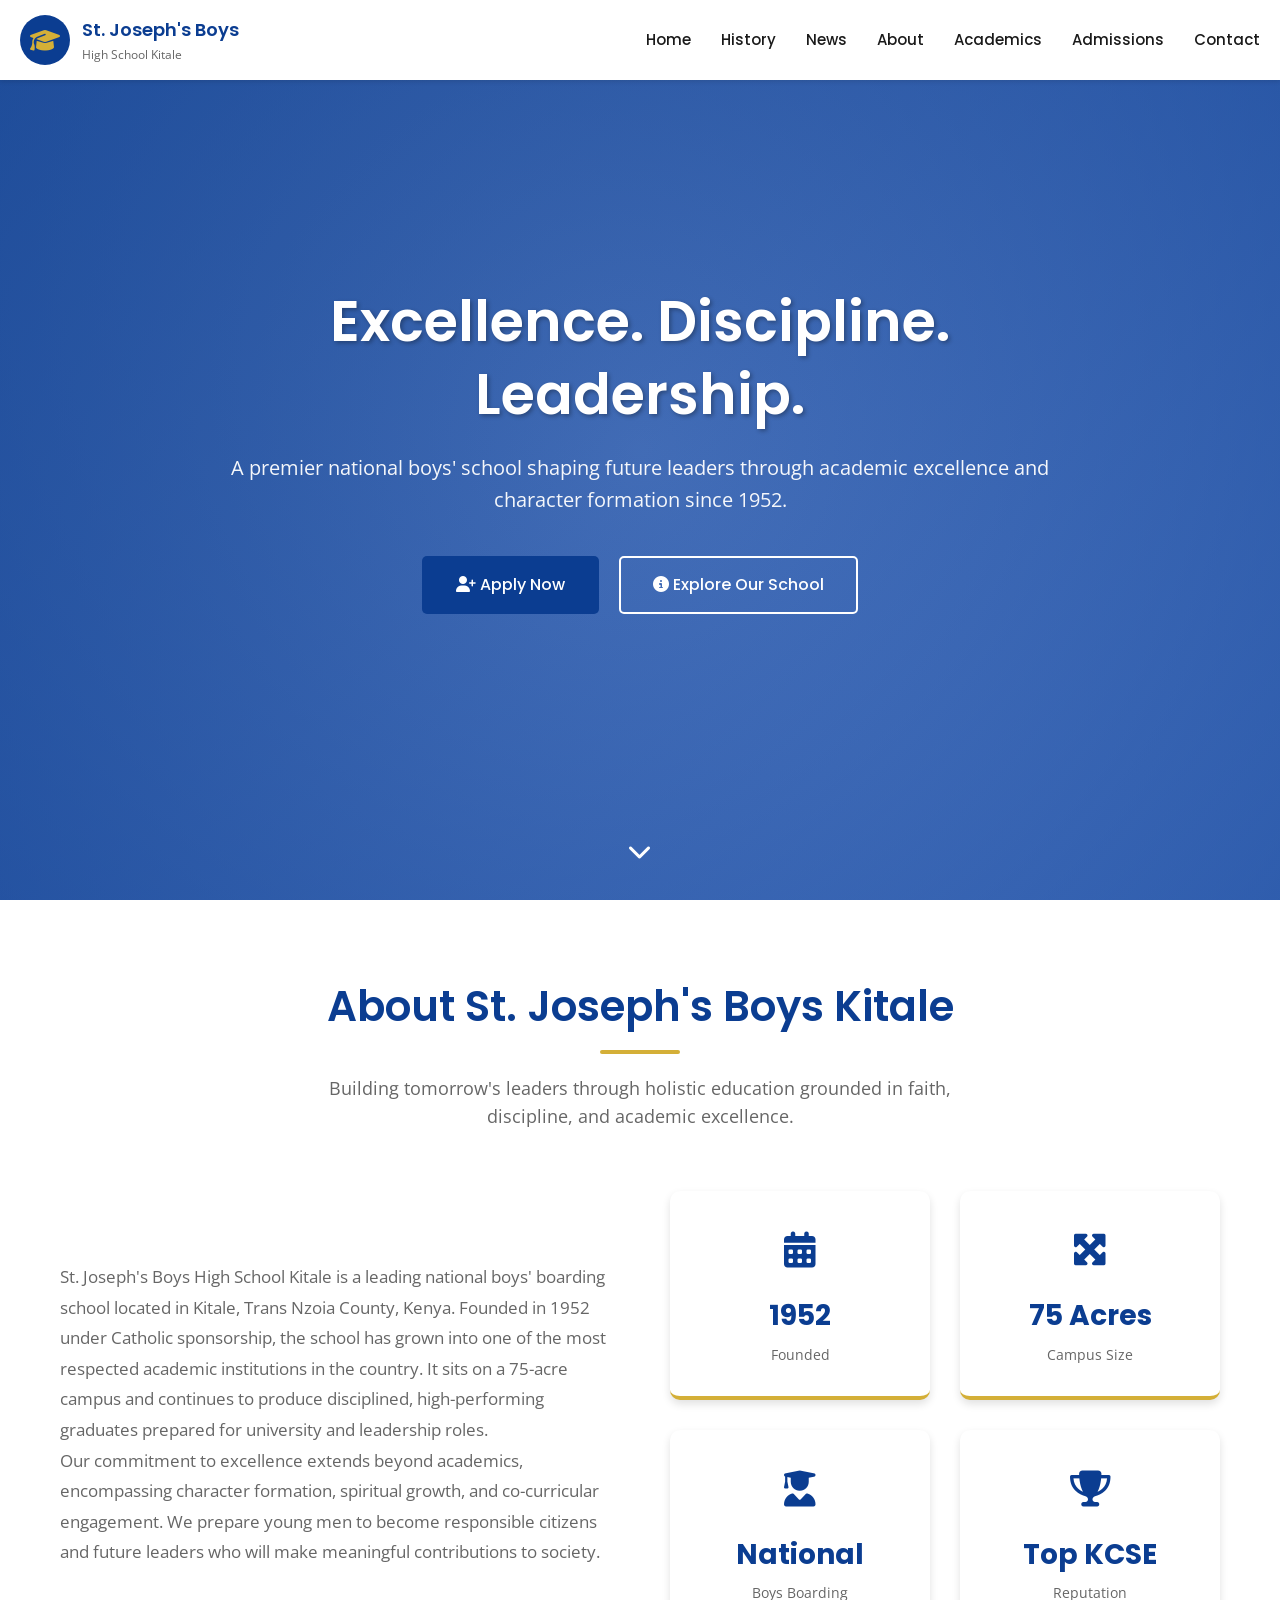
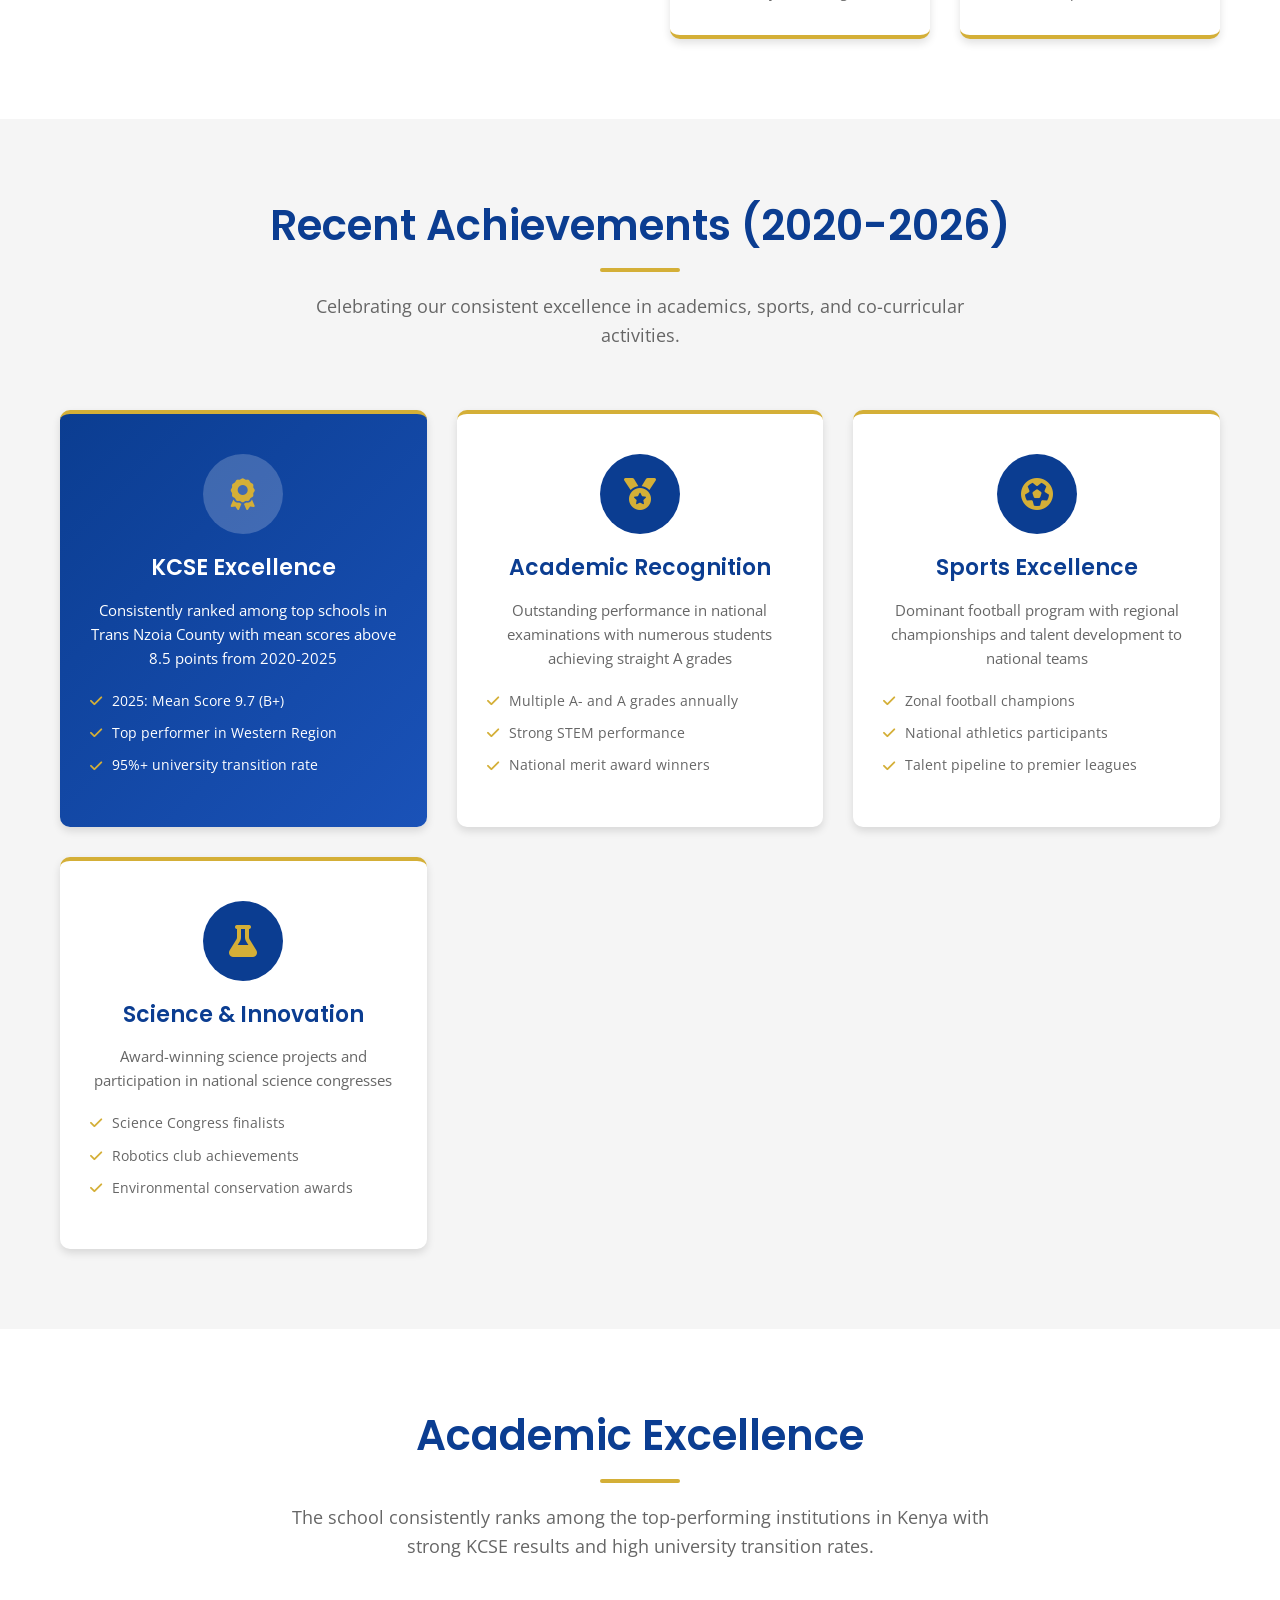
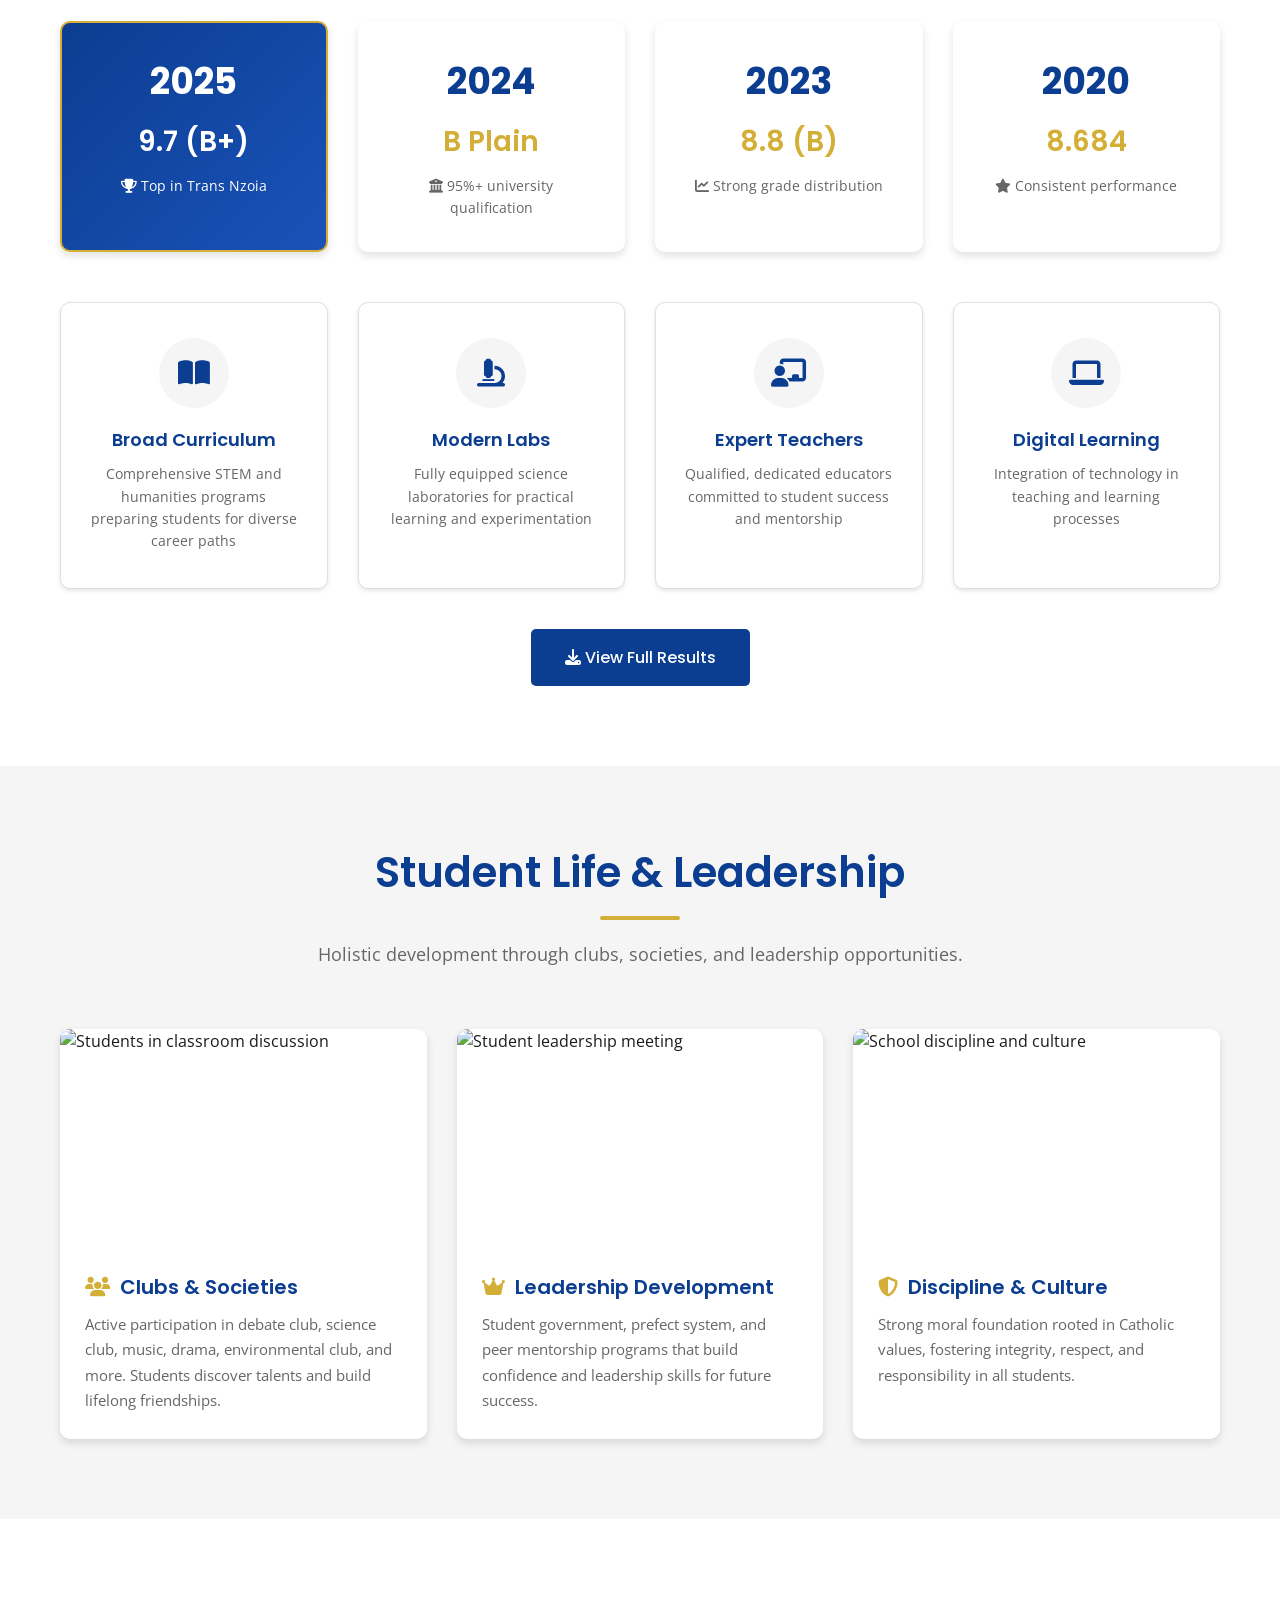
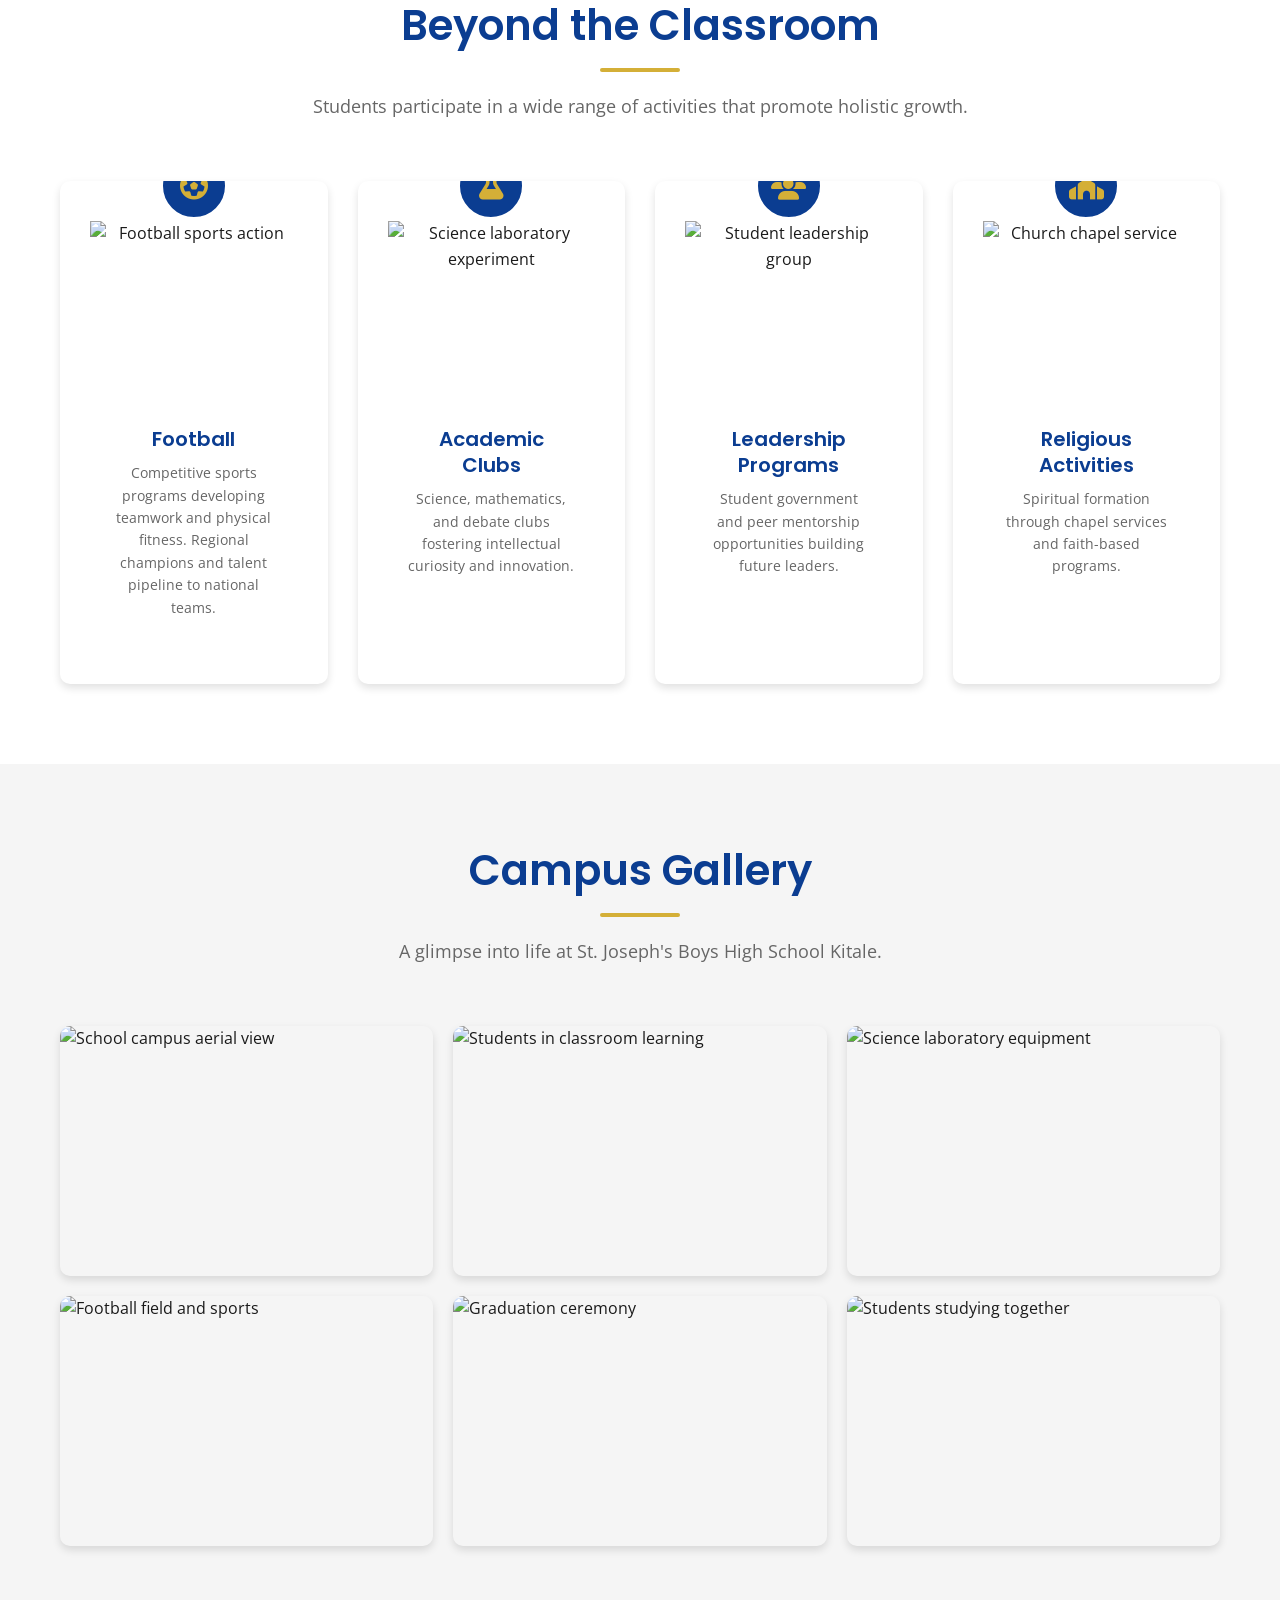
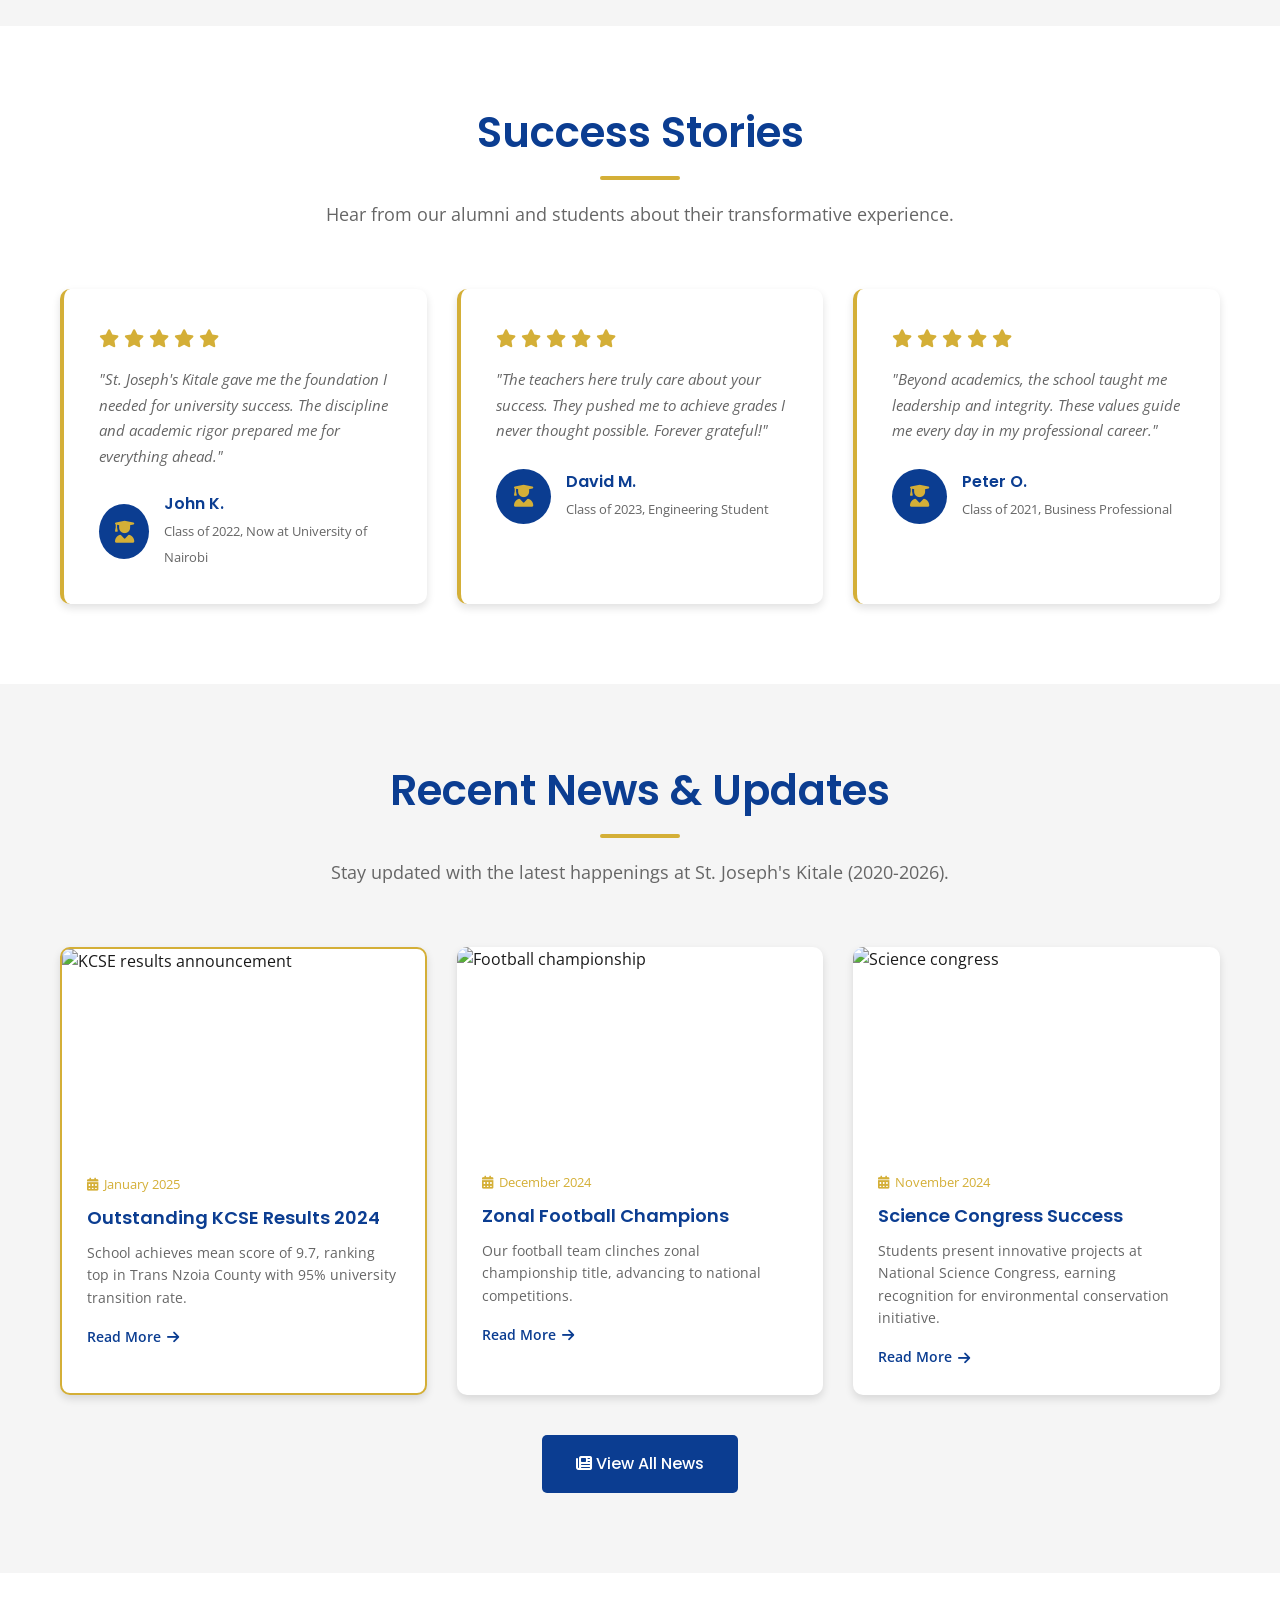
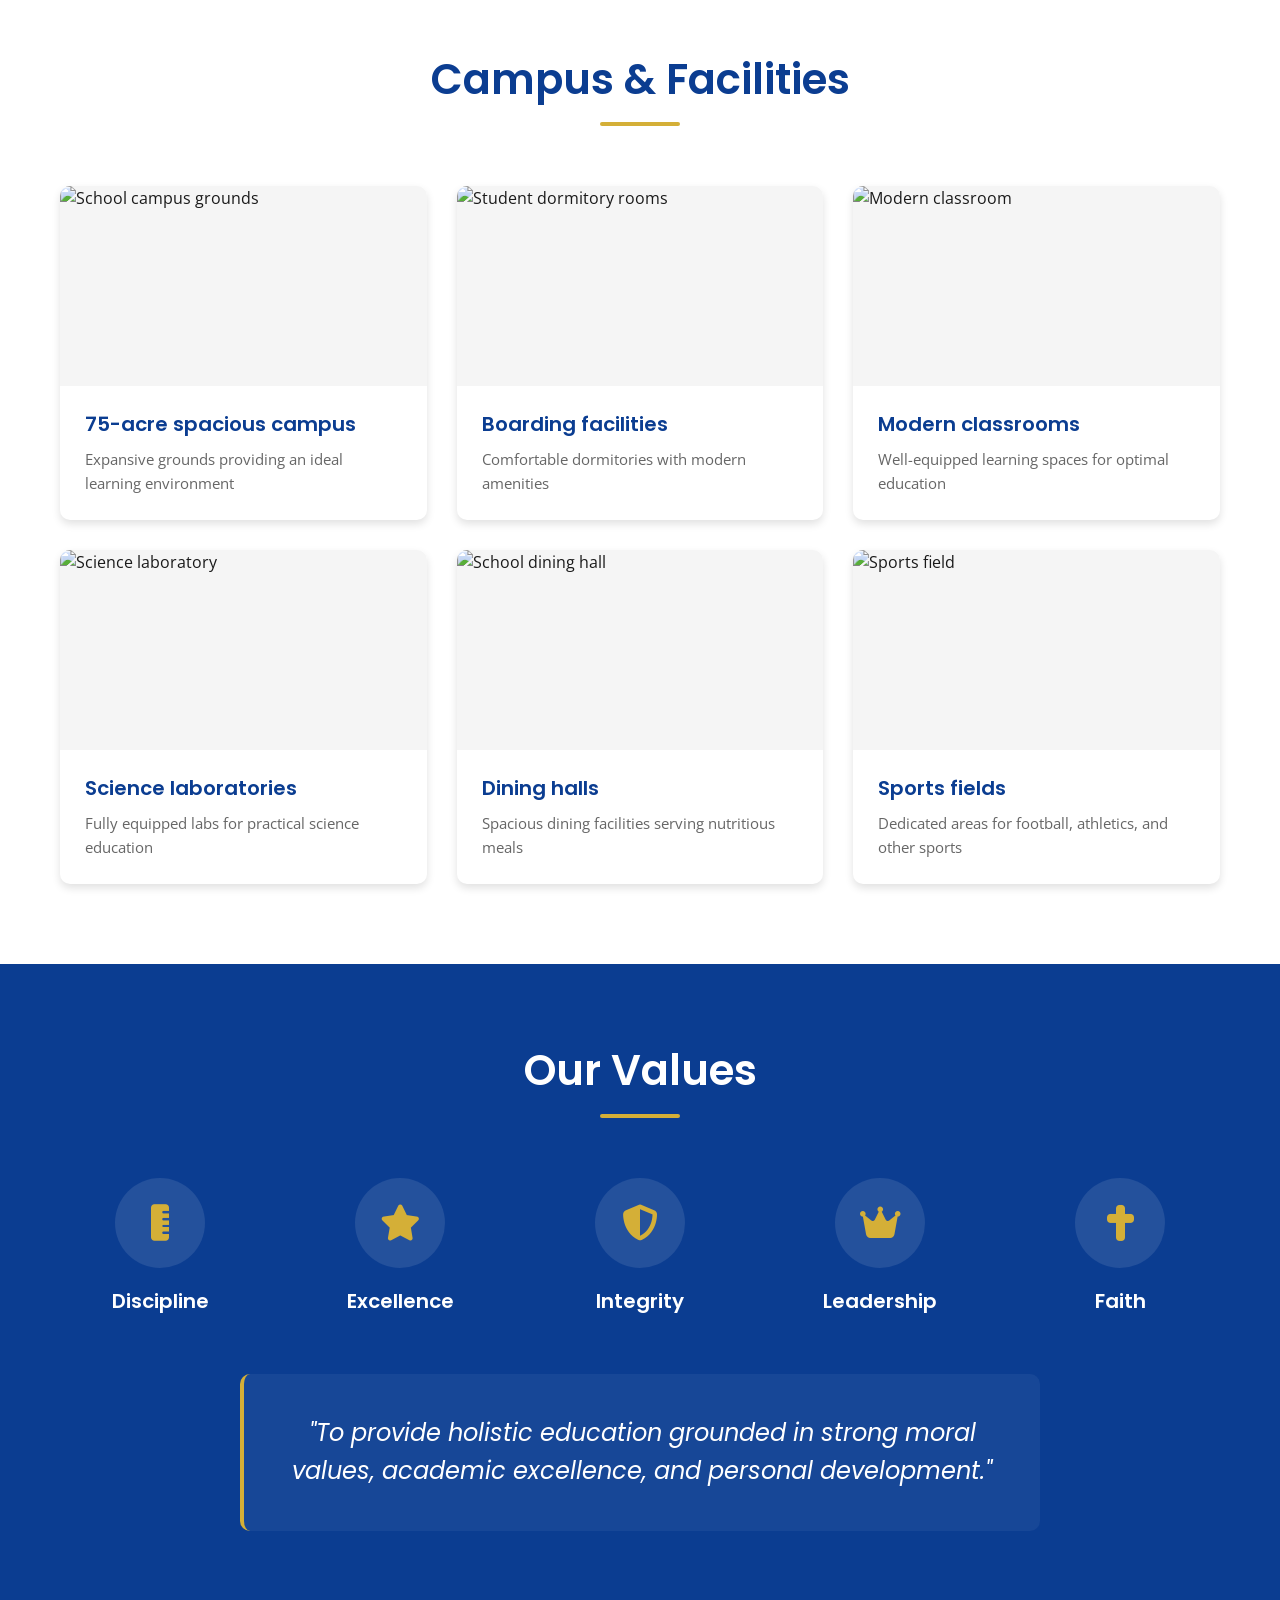
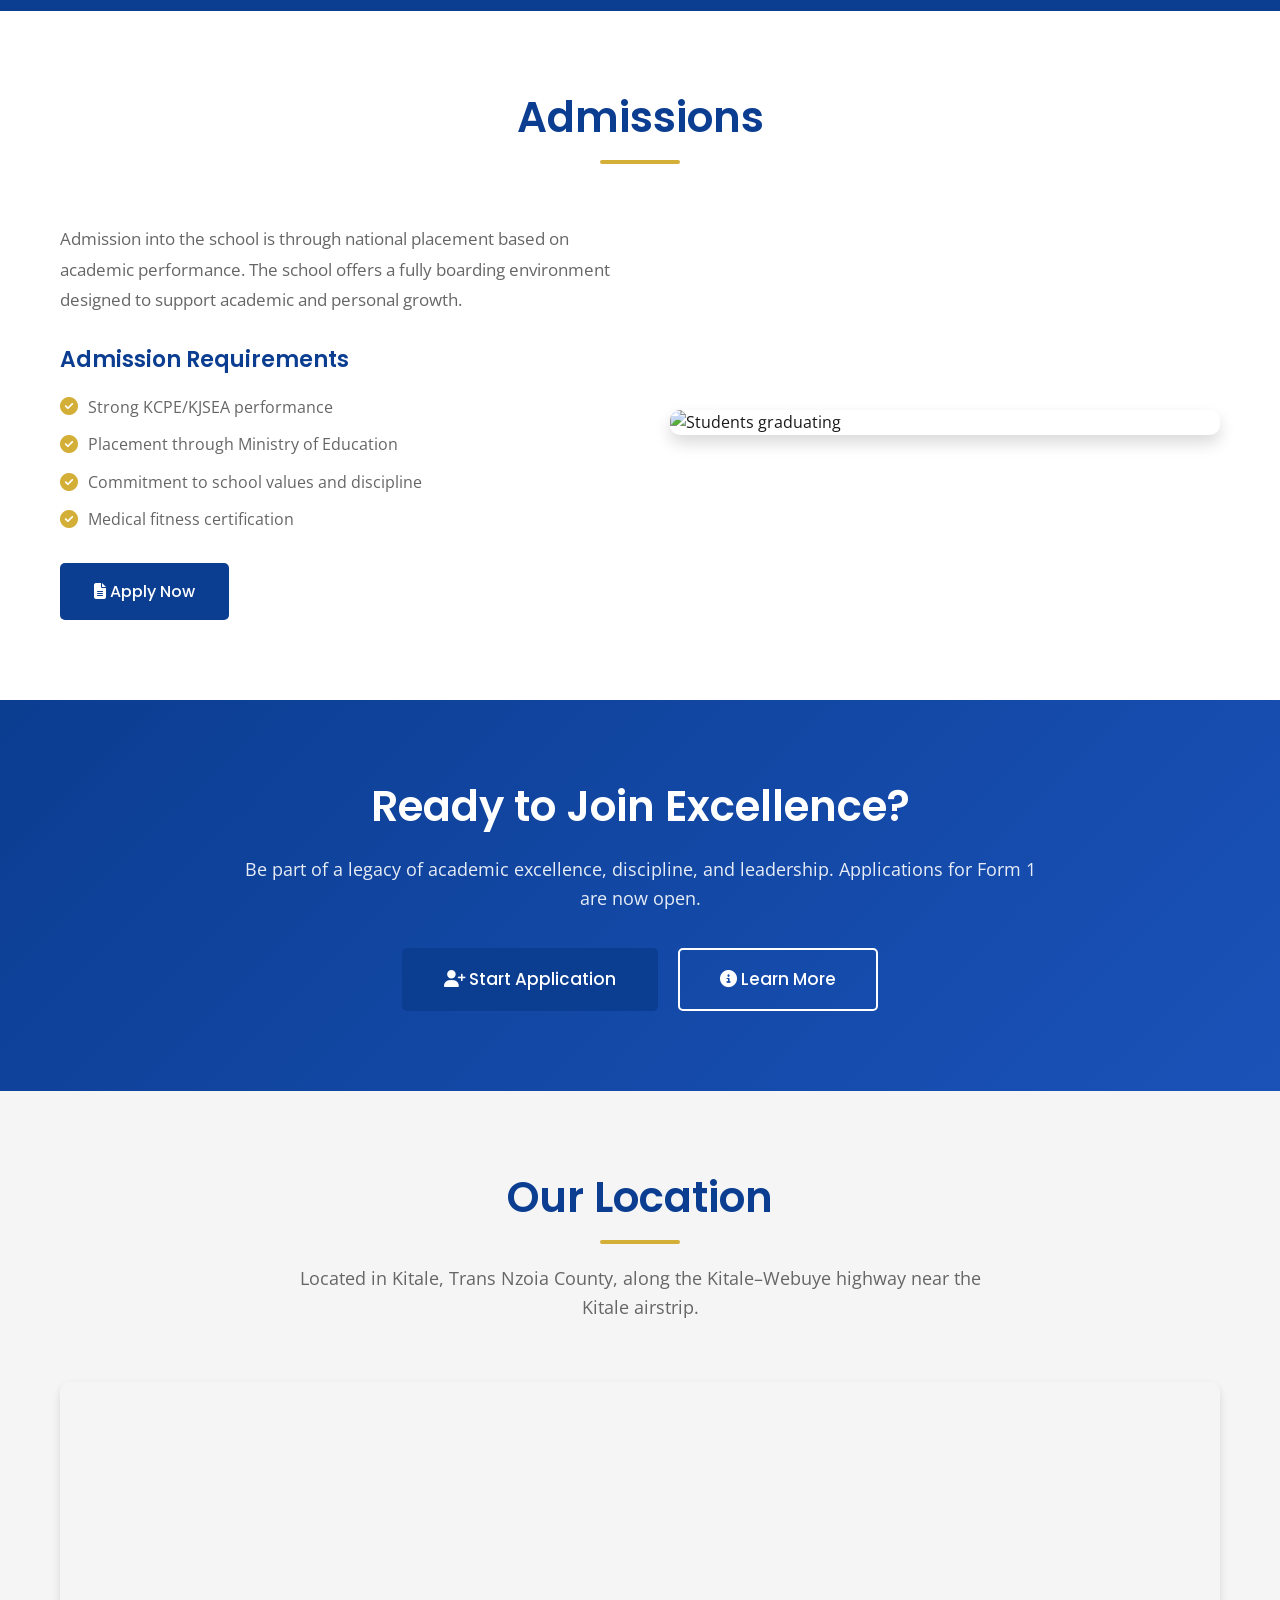
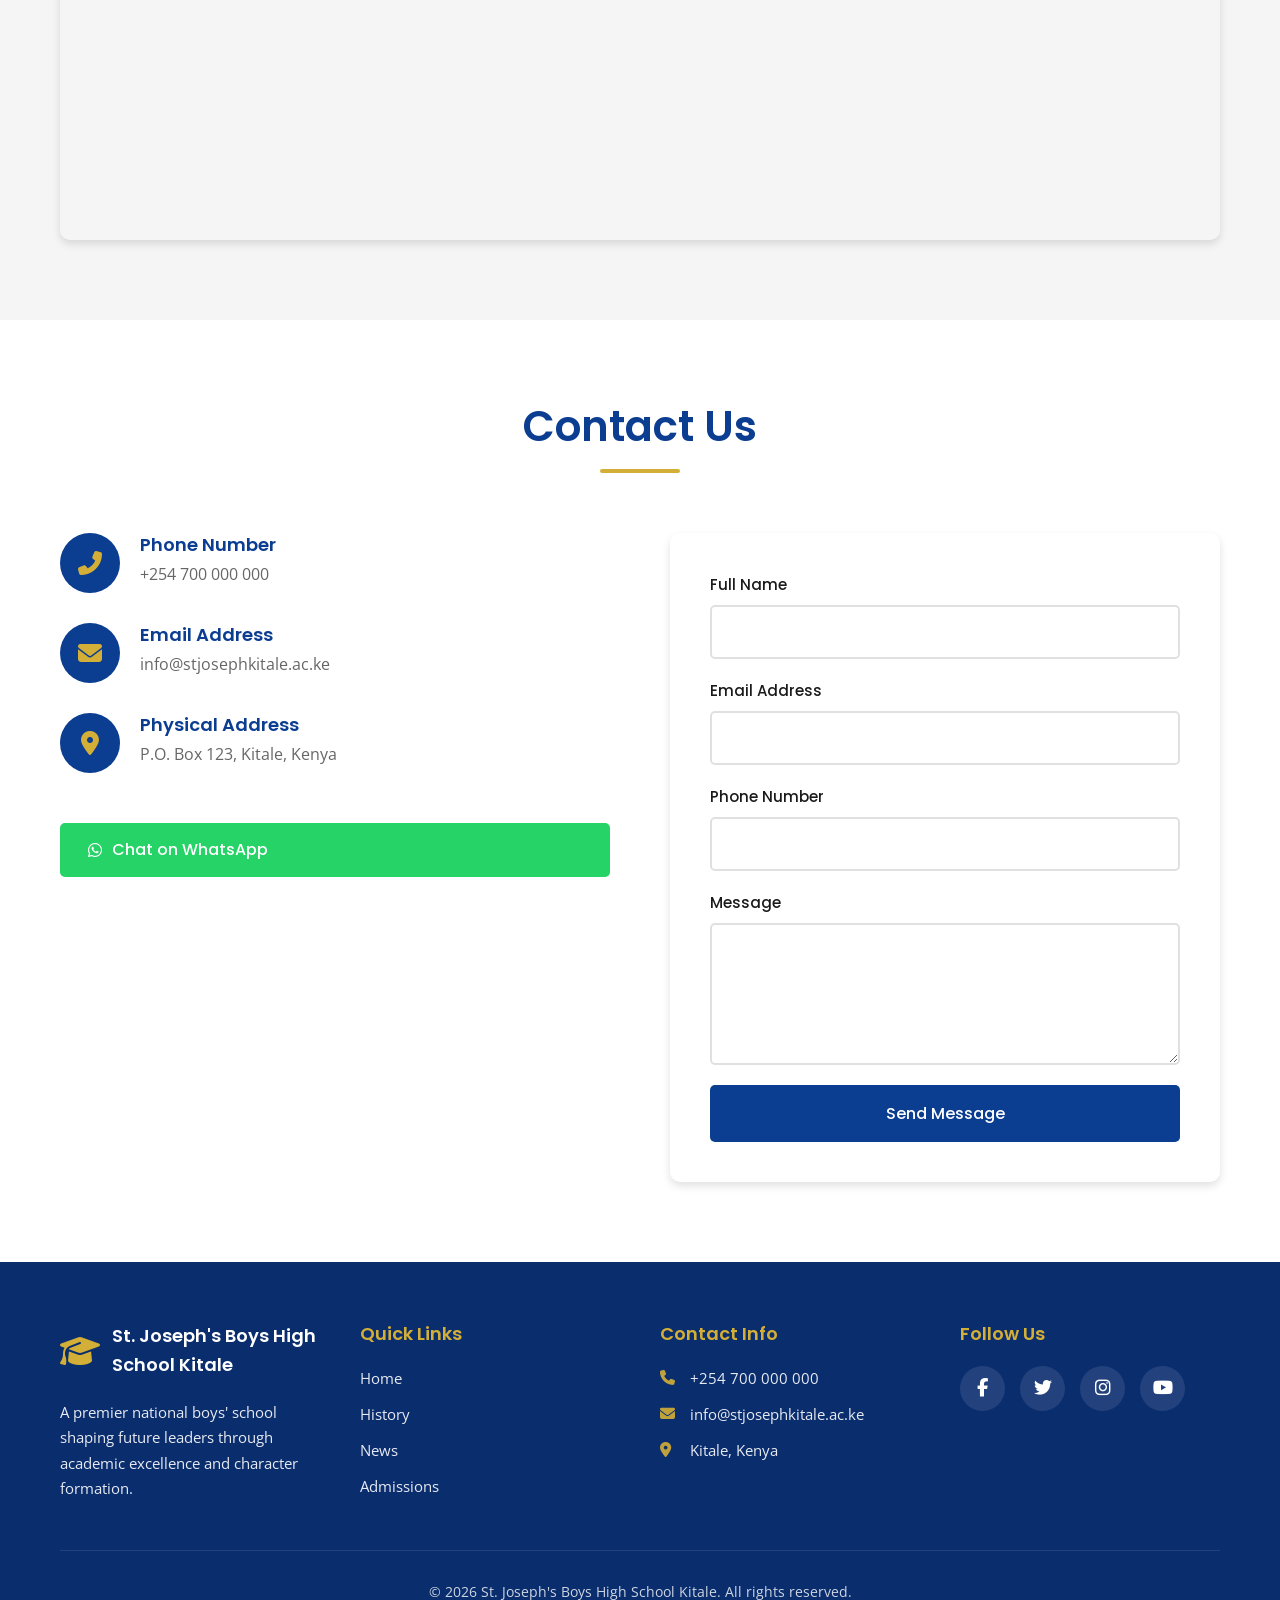
==== st-joseph-website-main (2)/st-joseph-website-main/index.html @ 196802dd "Add files via upload" ====
<!DOCTYPE html>
<html lang="en">
<head>
    <meta charset="UTF-8">
    <meta name="viewport" content="width=device-width, initial-scale=1.0">
    <meta name="description" content="St. Joseph's Boys High School Kitale - A leading national boys' school in Kenya offering academic excellence, discipline, and leadership development. Top KCSE performance 2020-2026.">
    <meta name="keywords" content="St Joseph Kitale, National schools Kenya, Best schools Trans Nzoia, KCSE top schools Kenya, Boarding schools Kenya, Academic excellence Kenya">
    <meta name="author" content="St. Joseph's Boys High School Kitale">
    <meta property="og:title" content="St. Joseph's Boys High School Kitale | Excellence. Discipline. Leadership.">
    <meta property="og:description" content="A premier national boys' school shaping future leaders through academic excellence and character formation.">
    <meta property="og:type" content="website">
    <title>St. Joseph's Boys High School Kitale | National School Kenya</title>
    
    <!-- Google Fonts -->
    <link rel="preconnect" href="https://fonts.googleapis.com">
    <link rel="preconnect" href="https://fonts.gstatic.com" crossorigin>
    <link href="https://fonts.googleapis.com/css2?family=Poppins:wght@300;400;500;600;700;800&family=Open+Sans:wght@300;400;500;600&display=swap" rel="stylesheet">
    
    <!-- Font Awesome -->
    <link rel="stylesheet" href="https://cdnjs.cloudflare.com/ajax/libs/font-awesome/6.4.0/css/all.min.css">
    
    <link rel="stylesheet" href="styles.css">
</head>
<body>
    <!-- Navigation -->
    <nav class="navbar" id="navbar">
        <div class="container nav-container">
            <a href="index.html" class="logo">
                <div class="logo-icon">
                    <i class="fas fa-graduation-cap"></i>
                </div>
                <div class="logo-text">
                    <span class="school-name">St. Joseph's Boys</span>
                    <span class="school-location">High School Kitale</span>
                </div>
            </a>
            
            <button class="mobile-menu-btn" id="mobileMenuBtn" aria-label="Toggle menu">
                <span></span>
                <span></span>
                <span></span>
            </button>
            
            <ul class="nav-links" id="navLinks">
                <li><a href="index.html" class="active">Home</a></li>
                <li><a href="history.html">History</a></li>
                <li><a href="news.html">News</a></li>
                <li><a href="#about">About</a></li>
                <li><a href="#academics">Academics</a></li>
                <li><a href="#admissions">Admissions</a></li>
                <li><a href="#contact">Contact</a></li>
            </ul>
        </div>
    </nav>

    <!-- Hero Section -->
    <section class="hero" id="home">
        <div class="hero-background">
            <img src="https://images.unsplash.com/photo-1546412414-e1885259563a?q=80&w=1920&auto=format&fit=crop" alt="African students in school uniforms" class="hero-bg-image">
        </div>
        <div class="hero-overlay"></div>
        <div class="hero-content">
            <h1 class="hero-headline animate-fade-in">Excellence. Discipline. Leadership.</h1>
            <p class="hero-subheadline animate-fade-in-delay">A premier national boys' school shaping future leaders through academic excellence and character formation since 1952.</p>
            <div class="hero-cta animate-fade-in-delay-2">
                <a href="#admissions" class="btn btn-primary"><i class="fas fa-user-plus"></i> Apply Now</a>
                <a href="#about" class="btn btn-secondary"><i class="fas fa-info-circle"></i> Explore Our School</a>
            </div>
        </div>
        <div class="scroll-indicator">
            <i class="fas fa-chevron-down"></i>
        </div>
    </section>

    <!-- About Section -->
    <section class="about section" id="about">
        <div class="container">
            <div class="section-header">
                <h2 class="section-title">About St. Joseph's Boys Kitale</h2>
                <div class="title-divider"></div>
                <p class="section-subtitle">Building tomorrow's leaders through holistic education grounded in faith, discipline, and academic excellence.</p>
            </div>
            <div class="about-content">
                <div class="about-text">
                    <p>St. Joseph's Boys High School Kitale is a leading national boys' boarding school located in Kitale, Trans Nzoia County, Kenya. Founded in 1952 under Catholic sponsorship, the school has grown into one of the most respected academic institutions in the country. It sits on a 75-acre campus and continues to produce disciplined, high-performing graduates prepared for university and leadership roles.</p>
                    <p>Our commitment to excellence extends beyond academics, encompassing character formation, spiritual growth, and co-curricular engagement. We prepare young men to become responsible citizens and future leaders who will make meaningful contributions to society.</p>
                </div>
                <div class="about-stats">
                    <div class="stat-card animate-on-scroll">
                        <div class="stat-icon">
                            <i class="fas fa-calendar-alt"></i>
                        </div>
                        <div class="stat-value">1952</div>
                        <div class="stat-label">Founded</div>
                    </div>
                    <div class="stat-card animate-on-scroll">
                        <div class="stat-icon">
                            <i class="fas fa-expand-arrows-alt"></i>
                        </div>
                        <div class="stat-value">75 Acres</div>
                        <div class="stat-label">Campus Size</div>
                    </div>
                    <div class="stat-card animate-on-scroll">
                        <div class="stat-icon">
                            <i class="fas fa-user-graduate"></i>
                        </div>
                        <div class="stat-value">National</div>
                        <div class="stat-label">Boys Boarding</div>
                    </div>
                    <div class="stat-card animate-on-scroll">
                        <div class="stat-icon">
                            <i class="fas fa-trophy"></i>
                        </div>
                        <div class="stat-value">Top KCSE</div>
                        <div class="stat-label">Reputation</div>
                    </div>
                </div>
            </div>
        </div>
    </section>

    <!-- Achievements Section (NEW) -->
    <section class="achievements section bg-light">
        <div class="container">
            <div class="section-header">
                <h2 class="section-title">Recent Achievements (2020-2026)</h2>
                <div class="title-divider"></div>
                <p class="section-subtitle">Celebrating our consistent excellence in academics, sports, and co-curricular activities.</p>
            </div>
            
            <div class="achievements-grid">
                <div class="achievement-card highlight animate-on-scroll">
                    <div class="achievement-icon">
                        <i class="fas fa-award"></i>
                    </div>
                    <h3>KCSE Excellence</h3>
                    <p>Consistently ranked among top schools in Trans Nzoia County with mean scores above 8.5 points from 2020-2025</p>
                    <ul class="achievement-list">
                        <li><i class="fas fa-check"></i> 2025: Mean Score 9.7 (B+)</li>
                        <li><i class="fas fa-check"></i> Top performer in Western Region</li>
                        <li><i class="fas fa-check"></i> 95%+ university transition rate</li>
                    </ul>
                </div>
                
                <div class="achievement-card animate-on-scroll">
                    <div class="achievement-icon">
                        <i class="fas fa-medal"></i>
                    </div>
                    <h3>Academic Recognition</h3>
                    <p>Outstanding performance in national examinations with numerous students achieving straight A grades</p>
                    <ul class="achievement-list">
                        <li><i class="fas fa-check"></i> Multiple A- and A grades annually</li>
                        <li><i class="fas fa-check"></i> Strong STEM performance</li>
                        <li><i class="fas fa-check"></i> National merit award winners</li>
                    </ul>
                </div>
                
                <div class="achievement-card animate-on-scroll">
                    <div class="achievement-icon">
                        <i class="fas fa-futbol"></i>
                    </div>
                    <h3>Sports Excellence</h3>
                    <p>Dominant football program with regional championships and talent development to national teams</p>
                    <ul class="achievement-list">
                        <li><i class="fas fa-check"></i> Zonal football champions</li>
                        <li><i class="fas fa-check"></i> National athletics participants</li>
                        <li><i class="fas fa-check"></i> Talent pipeline to premier leagues</li>
                    </ul>
                </div>
                
                <div class="achievement-card animate-on-scroll">
                    <div class="achievement-icon">
                        <i class="fas fa-flask"></i>
                    </div>
                    <h3>Science & Innovation</h3>
                    <p>Award-winning science projects and participation in national science congresses</p>
                    <ul class="achievement-list">
                        <li><i class="fas fa-check"></i> Science Congress finalists</li>
                        <li><i class="fas fa-check"></i> Robotics club achievements</li>
                        <li><i class="fas fa-check"></i> Environmental conservation awards</li>
                    </ul>
                </div>
            </div>
        </div>
    </section>

    <!-- Academics Section -->
    <section class="academics section" id="academics">
        <div class="container">
            <div class="section-header">
                <h2 class="section-title">Academic Excellence</h2>
                <div class="title-divider"></div>
                <p class="section-subtitle">The school consistently ranks among the top-performing institutions in Kenya with strong KCSE results and high university transition rates.</p>
            </div>
            
            <div class="results-grid">
                <div class="result-card highlight animate-on-scroll">
                    <div class="result-year">2025</div>
                    <div class="result-mean">9.7 (B+)</div>
                    <div class="result-note"><i class="fas fa-trophy"></i> Top in Trans Nzoia</div>
                </div>
                <div class="result-card animate-on-scroll">
                    <div class="result-year">2024</div>
                    <div class="result-mean">B Plain</div>
                    <div class="result-note"><i class="fas fa-university"></i> 95%+ university qualification</div>
                </div>
                <div class="result-card animate-on-scroll">
                    <div class="result-year">2023</div>
                    <div class="result-mean">8.8 (B)</div>
                    <div class="result-note"><i class="fas fa-chart-line"></i> Strong grade distribution</div>
                </div>
                <div class="result-card animate-on-scroll">
                    <div class="result-year">2020</div>
                    <div class="result-mean">8.684</div>
                    <div class="result-note"><i class="fas fa-star"></i> Consistent performance</div>
                </div>
            </div>
            
            <div class="academic-features">
                <div class="academic-feature-card animate-on-scroll">
                    <div class="feature-icon">
                        <i class="fas fa-book-open"></i>
                    </div>
                    <h3>Broad Curriculum</h3>
                    <p>Comprehensive STEM and humanities programs preparing students for diverse career paths</p>
                </div>
                <div class="academic-feature-card animate-on-scroll">
                    <div class="feature-icon">
                        <i class="fas fa-microscope"></i>
                    </div>
                    <h3>Modern Labs</h3>
                    <p>Fully equipped science laboratories for practical learning and experimentation</p>
                </div>
                <div class="academic-feature-card animate-on-scroll">
                    <div class="feature-icon">
                        <i class="fas fa-chalkboard-teacher"></i>
                    </div>
                    <h3>Expert Teachers</h3>
                    <p>Qualified, dedicated educators committed to student success and mentorship</p>
                </div>
                <div class="academic-feature-card animate-on-scroll">
                    <div class="feature-icon">
                        <i class="fas fa-laptop"></i>
                    </div>
                    <h3>Digital Learning</h3>
                    <p>Integration of technology in teaching and learning processes</p>
                </div>
            </div>
            
            <div class="text-center mt-40">
                <a href="#" class="btn btn-primary"><i class="fas fa-download"></i> View Full Results</a>
            </div>
        </div>
    </section>

    <!-- Student Life Section (NEW) -->
    <section class="student-life section bg-light">
        <div class="container">
            <div class="section-header">
                <h2 class="section-title">Student Life & Leadership</h2>
                <div class="title-divider"></div>
                <p class="section-subtitle">Holistic development through clubs, societies, and leadership opportunities.</p>
            </div>
            
            <div class="student-life-grid">
                <div class="student-life-card animate-on-scroll">
                    <img src="https://images.unsplash.com/photo-1577896851231-70ef18881754?q=80&w=600&auto=format&fit=crop" alt="Students in classroom discussion" class="student-life-image">
                    <div class="student-life-content">
                        <h3><i class="fas fa-users"></i> Clubs & Societies</h3>
                        <p>Active participation in debate club, science club, music, drama, environmental club, and more. Students discover talents and build lifelong friendships.</p>
                    </div>
                </div>
                
                <div class="student-life-card animate-on-scroll">
                    <img src="https://images.unsplash.com/photo-1524178232363-1fb2b075b655?q=80&w=600&auto=format&fit=crop" alt="Student leadership meeting" class="student-life-image">
                    <div class="student-life-content">
                        <h3><i class="fas fa-crown"></i> Leadership Development</h3>
                        <p>Student government, prefect system, and peer mentorship programs that build confidence and leadership skills for future success.</p>
                    </div>
                </div>
                
                <div class="student-life-card animate-on-scroll">
                    <img src="https://images.unsplash.com/photo-1427504743055-e9ba63d2e5cc?q=80&w=600&auto=format&fit=crop" alt="School discipline and culture" class="student-life-image">
                    <div class="student-life-content">
                        <h3><i class="fas fa-shield-alt"></i> Discipline & Culture</h3>
                        <p>Strong moral foundation rooted in Catholic values, fostering integrity, respect, and responsibility in all students.</p>
                    </div>
                </div>
            </div>
        </div>
    </section>

    <!-- Co-Curricular Section -->
    <section class="co-curricular section">
        <div class="container">
            <div class="section-header">
                <h2 class="section-title">Beyond the Classroom</h2>
                <div class="title-divider"></div>
                <p class="section-subtitle">Students participate in a wide range of activities that promote holistic growth.</p>
            </div>
            
            <div class="activities-grid">
                <div class="activity-card animate-on-scroll">
                    <img src="https://images.unsplash.com/photo-1579952363873-27f3bade9f55?q=80&w=400&auto=format&fit=crop" alt="Football sports action" class="activity-image">
                    <div class="activity-icon">
                        <i class="fas fa-futbol"></i>
                    </div>
                    <h3>Football</h3>
                    <p>Competitive sports programs developing teamwork and physical fitness. Regional champions and talent pipeline to national teams.</p>
                </div>
                <div class="activity-card animate-on-scroll">
                    <img src="https://images.unsplash.com/photo-1532094349884-543bc11b234d?q=80&w=400&auto=format&fit=crop" alt="Science laboratory experiment" class="activity-image">
                    <div class="activity-icon">
                        <i class="fas fa-flask"></i>
                    </div>
                    <h3>Academic Clubs</h3>
                    <p>Science, mathematics, and debate clubs fostering intellectual curiosity and innovation.</p>
                </div>
                <div class="activity-card animate-on-scroll">
                    <img src="https://images.unsplash.com/photo-1517486808906-6ca8b3f04846?q=80&w=400&auto=format&fit=crop" alt="Student leadership group" class="activity-image">
                    <div class="activity-icon">
                        <i class="fas fa-users"></i>
                    </div>
                    <h3>Leadership Programs</h3>
                    <p>Student government and peer mentorship opportunities building future leaders.</p>
                </div>
                <div class="activity-card animate-on-scroll">
                    <img src="https://images.unsplash.com/photo-1438232992991-995b7058bbb3?q=80&w=400&auto=format&fit=crop" alt="Church chapel service" class="activity-image">
                    <div class="activity-icon">
                        <i class="fas fa-church"></i>
                    </div>
                    <h3>Religious Activities</h3>
                    <p>Spiritual formation through chapel services and faith-based programs.</p>
                </div>
            </div>
        </div>
    </section>

    <!-- Gallery Section (NEW) -->
    <section class="gallery section bg-light">
        <div class="container">
            <div class="section-header">
                <h2 class="section-title">Campus Gallery</h2>
                <div class="title-divider"></div>
                <p class="section-subtitle">A glimpse into life at St. Joseph's Boys High School Kitale.</p>
            </div>
            
            <div class="gallery-grid">
                <div class="gallery-item animate-on-scroll">
                    <img src="https://images.unsplash.com/photo-1562774053-701939374585?q=80&w=600&auto=format&fit=crop" alt="School campus aerial view" class="gallery-image" loading="lazy">
                    <div class="gallery-overlay">
                        <span><i class="fas fa-building"></i> Campus View</span>
                    </div>
                </div>
                <div class="gallery-item animate-on-scroll">
                    <img src="https://images.unsplash.com/photo-1588072432836-e10032774350?q=80&w=600&auto=format&fit=crop" alt="Students in classroom learning" class="gallery-image" loading="lazy">
                    <div class="gallery-overlay">
                        <span><i class="fas fa-book"></i> Learning</span>
                    </div>
                </div>
                <div class="gallery-item animate-on-scroll">
                    <img src="https://images.unsplash.com/photo-1581093450021-4a7360e9a6b5?q=80&w=600&auto=format&fit=crop" alt="Science laboratory equipment" class="gallery-image" loading="lazy">
                    <div class="gallery-overlay">
                        <span><i class="fas fa-microscope"></i> Science Labs</span>
                    </div>
                </div>
                <div class="gallery-item animate-on-scroll">
                    <img src="https://images.unsplash.com/photo-1551698618-1dfe5d97d256?q=80&w=600&auto=format&fit=crop" alt="Football field and sports" class="gallery-image" loading="lazy">
                    <div class="gallery-overlay">
                        <span><i class="fas fa-futbol"></i> Sports</span>
                    </div>
                </div>
                <div class="gallery-item animate-on-scroll">
                    <img src="https://images.unsplash.com/photo-1627556704290-2b1f5853ff78?q=80&w=600&auto=format&fit=crop" alt="Graduation ceremony" class="gallery-image" loading="lazy">
                    <div class="gallery-overlay">
                        <span><i class="fas fa-graduation-cap"></i> Graduation</span>
                    </div>
                </div>
                <div class="gallery-item animate-on-scroll">
                    <img src="https://images.unsplash.com/photo-1509062522246-3755977927d7?q=80&w=600&auto=format&fit=crop" alt="Students studying together" class="gallery-image" loading="lazy">
                    <div class="gallery-overlay">
                        <span><i class="fas fa-users"></i> Collaboration</span>
                    </div>
                </div>
            </div>
        </div>
    </section>

    <!-- Testimonials Section (NEW) -->
    <section class="testimonials section">
        <div class="container">
            <div class="section-header">
                <h2 class="section-title">Success Stories</h2>
                <div class="title-divider"></div>
                <p class="section-subtitle">Hear from our alumni and students about their transformative experience.</p>
            </div>
            
            <div class="testimonials-grid">
                <div class="testimonial-card animate-on-scroll">
                    <div class="testimonial-content">
                        <div class="testimonial-rating">
                            <i class="fas fa-star"></i>
                            <i class="fas fa-star"></i>
                            <i class="fas fa-star"></i>
                            <i class="fas fa-star"></i>
                            <i class="fas fa-star"></i>
                        </div>
                        <p>"St. Joseph's Kitale gave me the foundation I needed for university success. The discipline and academic rigor prepared me for everything ahead."</p>
                    </div>
                    <div class="testimonial-author">
                        <div class="author-avatar">
                            <i class="fas fa-user-graduate"></i>
                        </div>
                        <div class="author-info">
                            <h4>John K.</h4>
                            <span>Class of 2022, Now at University of Nairobi</span>
                        </div>
                    </div>
                </div>
                
                <div class="testimonial-card animate-on-scroll">
                    <div class="testimonial-content">
                        <div class="testimonial-rating">
                            <i class="fas fa-star"></i>
                            <i class="fas fa-star"></i>
                            <i class="fas fa-star"></i>
                            <i class="fas fa-star"></i>
                            <i class="fas fa-star"></i>
                        </div>
                        <p>"The teachers here truly care about your success. They pushed me to achieve grades I never thought possible. Forever grateful!"</p>
                    </div>
                    <div class="testimonial-author">
                        <div class="author-avatar">
                            <i class="fas fa-user-graduate"></i>
                        </div>
                        <div class="author-info">
                            <h4>David M.</h4>
                            <span>Class of 2023, Engineering Student</span>
                        </div>
                    </div>
                </div>
                
                <div class="testimonial-card animate-on-scroll">
                    <div class="testimonial-content">
                        <div class="testimonial-rating">
                            <i class="fas fa-star"></i>
                            <i class="fas fa-star"></i>
                            <i class="fas fa-star"></i>
                            <i class="fas fa-star"></i>
                            <i class="fas fa-star"></i>
                        </div>
                        <p>"Beyond academics, the school taught me leadership and integrity. These values guide me every day in my professional career."</p>
                    </div>
                    <div class="testimonial-author">
                        <div class="author-avatar">
                            <i class="fas fa-user-graduate"></i>
                        </div>
                        <div class="author-info">
                            <h4>Peter O.</h4>
                            <span>Class of 2021, Business Professional</span>
                        </div>
                    </div>
                </div>
            </div>
        </div>
    </section>

    <!-- News Highlights Section (NEW) -->
    <section class="news-highlights section bg-light">
        <div class="container">
            <div class="section-header">
                <h2 class="section-title">Recent News & Updates</h2>
                <div class="title-divider"></div>
                <p class="section-subtitle">Stay updated with the latest happenings at St. Joseph's Kitale (2020-2026).</p>
            </div>
            
            <div class="news-grid">
                <article class="news-card highlight animate-on-scroll">
                    <div class="news-image">
                        <img src="https://images.unsplash.com/photo-1523050854058-8df90110c9f1?q=80&w=600&auto=format&fit=crop" alt="KCSE results announcement" loading="lazy">
                    </div>
                    <div class="news-content">
                        <div class="news-date">
                            <i class="fas fa-calendar-alt"></i> January 2025
                        </div>
                        <h3>Outstanding KCSE Results 2024</h3>
                        <p>School achieves mean score of 9.7, ranking top in Trans Nzoia County with 95% university transition rate.</p>
                        <a href="news.html" class="news-link">Read More <i class="fas fa-arrow-right"></i></a>
                    </div>
                </article>
                
                <article class="news-card animate-on-scroll">
                    <div class="news-image">
                        <img src="https://images.unsplash.com/photo-1579952363873-27f3bade9f55?q=80&w=600&auto=format&fit=crop" alt="Football championship" loading="lazy">
                    </div>
                    <div class="news-content">
                        <div class="news-date">
                            <i class="fas fa-calendar-alt"></i> December 2024
                        </div>
                        <h3>Zonal Football Champions</h3>
                        <p>Our football team clinches zonal championship title, advancing to national competitions.</p>
                        <a href="news.html" class="news-link">Read More <i class="fas fa-arrow-right"></i></a>
                    </div>
                </article>
                
                <article class="news-card animate-on-scroll">
                    <div class="news-image">
                        <img src="https://images.unsplash.com/photo-1581093450021-4a7360e9a6b5?q=80&w=600&auto=format&fit=crop" alt="Science congress" loading="lazy">
                    </div>
                    <div class="news-content">
                        <div class="news-date">
                            <i class="fas fa-calendar-alt"></i> November 2024
                        </div>
                        <h3>Science Congress Success</h3>
                        <p>Students present innovative projects at National Science Congress, earning recognition for environmental conservation initiative.</p>
                        <a href="news.html" class="news-link">Read More <i class="fas fa-arrow-right"></i></a>
                    </div>
                </article>
            </div>
            
            <div class="text-center mt-40">
                <a href="news.html" class="btn btn-primary"><i class="fas fa-newspaper"></i> View All News</a>
            </div>
        </div>
    </section>

    <!-- Campus Section -->
    <section class="campus section">
        <div class="container">
            <div class="section-header">
                <h2 class="section-title">Campus & Facilities</h2>
                <div class="title-divider"></div>
            </div>
            
            <div class="campus-grid">
                <div class="campus-item animate-on-scroll">
                    <div class="campus-image">
                        <img src="https://images.unsplash.com/photo-1562774053-701939374585?q=80&w=600&auto=format&fit=crop" alt="School campus grounds" class="campus-img" loading="lazy">
                    </div>
                    <div class="campus-info">
                        <h3>75-acre spacious campus</h3>
                        <p>Expansive grounds providing an ideal learning environment</p>
                    </div>
                </div>
                <div class="campus-item animate-on-scroll">
                    <div class="campus-image">
                        <img src="https://images.unsplash.com/photo-1555854877-bab0e564b8d5?q=80&w=600&auto=format&fit=crop" alt="Student dormitory rooms" class="campus-img" loading="lazy">
                    </div>
                    <div class="campus-info">
                        <h3>Boarding facilities</h3>
                        <p>Comfortable dormitories with modern amenities</p>
                    </div>
                </div>
                <div class="campus-item animate-on-scroll">
                    <div class="campus-image">
                        <img src="https://images.unsplash.com/photo-1588072432836-e10032774350?q=80&w=600&auto=format&fit=crop" alt="Modern classroom" class="campus-img" loading="lazy">
                    </div>
                    <div class="campus-info">
                        <h3>Modern classrooms</h3>
                        <p>Well-equipped learning spaces for optimal education</p>
                    </div>
                </div>
                <div class="campus-item animate-on-scroll">
                    <div class="campus-image">
                        <img src="https://images.unsplash.com/photo-1581093450021-4a7360e9a6b5?q=80&w=600&auto=format&fit=crop" alt="Science laboratory" class="campus-img" loading="lazy">
                    </div>
                    <div class="campus-info">
                        <h3>Science laboratories</h3>
                        <p>Fully equipped labs for practical science education</p>
                    </div>
                </div>
                <div class="campus-item animate-on-scroll">
                    <div class="campus-image">
                        <img src="https://images.unsplash.com/photo-1559339352-11d035aa65de?q=80&w=600&auto=format&fit=crop" alt="School dining hall" class="campus-img" loading="lazy">
                    </div>
                    <div class="campus-info">
                        <h3>Dining halls</h3>
                        <p>Spacious dining facilities serving nutritious meals</p>
                    </div>
                </div>
                <div class="campus-item animate-on-scroll">
                    <div class="campus-image">
                        <img src="https://images.unsplash.com/photo-1551698618-1dfe5d97d256?q=80&w=600&auto=format&fit=crop" alt="Sports field" class="campus-img" loading="lazy">
                    </div>
                    <div class="campus-info">
                        <h3>Sports fields</h3>
                        <p>Dedicated areas for football, athletics, and other sports</p>
                    </div>
                </div>
            </div>
        </div>
    </section>

    <!-- Values Section -->
    <section class="values section bg-primary text-white">
        <div class="container">
            <div class="section-header">
                <h2 class="section-title text-white">Our Values</h2>
                <div class="title-divider white"></div>
            </div>
            
            <div class="values-grid">
                <div class="value-item animate-on-scroll">
                    <div class="value-icon">
                        <i class="fas fa-ruler-vertical"></i>
                    </div>
                    <h3>Discipline</h3>
                </div>
                <div class="value-item animate-on-scroll">
                    <div class="value-icon">
                        <i class="fas fa-star"></i>
                    </div>
                    <h3>Excellence</h3>
                </div>
                <div class="value-item animate-on-scroll">
                    <div class="value-icon">
                        <i class="fas fa-shield-alt"></i>
                    </div>
                    <h3>Integrity</h3>
                </div>
                <div class="value-item animate-on-scroll">
                    <div class="value-icon">
                        <i class="fas fa-crown"></i>
                    </div>
                    <h3>Leadership</h3>
                </div>
                <div class="value-item animate-on-scroll">
                    <div class="value-icon">
                        <i class="fas fa-cross"></i>
                    </div>
                    <h3>Faith</h3>
                </div>
            </div>
            
            <div class="mission-statement animate-on-scroll">
                <blockquote>
                    "To provide holistic education grounded in strong moral values, academic excellence, and personal development."
                </blockquote>
            </div>
        </div>
    </section>

    <!-- Admissions Section -->
    <section class="admissions section" id="admissions">
        <div class="container">
            <div class="section-header">
                <h2 class="section-title">Admissions</h2>
                <div class="title-divider"></div>
            </div>
            
            <div class="admissions-content">
                <div class="admissions-text">
                    <p>Admission into the school is through national placement based on academic performance. The school offers a fully boarding environment designed to support academic and personal growth.</p>
                    
                    <div class="requirements">
                        <h3>Admission Requirements</h3>
                        <ul>
                            <li><i class="fas fa-check-circle"></i> Strong KCPE/KJSEA performance</li>
                            <li><i class="fas fa-check-circle"></i> Placement through Ministry of Education</li>
                            <li><i class="fas fa-check-circle"></i> Commitment to school values and discipline</li>
                            <li><i class="fas fa-check-circle"></i> Medical fitness certification</li>
                        </ul>
                    </div>
                    
                    <div class="admissions-cta">
                        <a href="#contact" class="btn btn-primary"><i class="fas fa-file-alt"></i> Apply Now</a>
                        <a href="tel:+254700000000" class="btn btn-secondary"><i class="fas fa-phone"></i> Call Us</a>
                    </div>
                </div>
                
                <div class="admissions-image">
                    <img src="https://images.unsplash.com/photo-1523050854058-8df90110c9f1?q=80&w=600&auto=format&fit=crop" alt="Students graduating" class="admissions-img" loading="lazy">
                </div>
            </div>
        </div>
    </section>

    <!-- CTA Section (NEW) -->
    <section class="cta-section">
        <div class="container">
            <div class="cta-content animate-on-scroll">
                <h2>Ready to Join Excellence?</h2>
                <p>Be part of a legacy of academic excellence, discipline, and leadership. Applications for Form 1 are now open.</p>
                <div class="cta-buttons">
                    <a href="#contact" class="btn btn-primary btn-large"><i class="fas fa-user-plus"></i> Start Application</a>
                    <a href="#about" class="btn btn-outline-light btn-large"><i class="fas fa-info-circle"></i> Learn More</a>
                </div>
            </div>
        </div>
    </section>

    <!-- Location Section -->
    <section class="location section bg-light">
        <div class="container">
            <div class="section-header">
                <h2 class="section-title">Our Location</h2>
                <div class="title-divider"></div>
                <p class="section-subtitle">Located in Kitale, Trans Nzoia County, along the Kitale–Webuye highway near the Kitale airstrip.</p>
            </div>
            
            <div class="map-container animate-on-scroll">
                <iframe 
                    src="https://www.google.com/maps/embed?pb=!1m18!1m12!1m3!1d15958.5!2d35.0!3d1.0!2m3!1f0!2f0!3f0!3m2!1i1024!2i768!4f13.1!3m3!1m2!1s0x0%3A0x0!2zMsKwMDAnMDAuMCJOIDM1wrAwMCcwMC4wIkU!5e0!3m2!1sen!2ske!4v1234567890" 
                    width="100%" 
                    height="450" 
                    style="border:0;" 
                    allowfullscreen="" 
                    loading="lazy"
                    referrerpolicy="no-referrer-when-downgrade">
                </iframe>
            </div>
        </div>
    </section>

    <!-- Contact Section -->
    <section class="contact section" id="contact">
        <div class="container">
            <div class="section-header">
                <h2 class="section-title">Contact Us</h2>
                <div class="title-divider"></div>
            </div>
            
            <div class="contact-grid">
                <div class="contact-info animate-on-scroll">
                    <div class="contact-item">
                        <div class="contact-icon">
                            <i class="fas fa-phone-alt"></i>
                        </div>
                        <div class="contact-details">
                            <h4>Phone Number</h4>
                            <p>+254 700 000 000</p>
                        </div>
                    </div>
                    
                    <div class="contact-item">
                        <div class="contact-icon">
                            <i class="fas fa-envelope"></i>
                        </div>
                        <div class="contact-details">
                            <h4>Email Address</h4>
                            <p>info@stjosephkitale.ac.ke</p>
                        </div>
                    </div>
                    
                    <div class="contact-item">
                        <div class="contact-icon">
                            <i class="fas fa-map-marker-alt"></i>
                        </div>
                        <div class="contact-details">
                            <h4>Physical Address</h4>
                            <p>P.O. Box 123, Kitale, Kenya</p>
                        </div>
                    </div>
                    
                    <a href="https://wa.me/254700000000" class="whatsapp-btn" target="_blank" rel="noopener">
                        <i class="fab fa-whatsapp"></i> Chat on WhatsApp
                    </a>
                </div>
                
                <div class="contact-form-container animate-on-scroll">
                    <form class="contact-form" id="contactForm">
                        <div class="form-group">
                            <label for="name">Full Name</label>
                            <input type="text" id="name" name="name" required>
                        </div>
                        <div class="form-group">
                            <label for="email">Email Address</label>
                            <input type="email" id="email" name="email" required>
                        </div>
                        <div class="form-group">
                            <label for="phone">Phone Number</label>
                            <input type="tel" id="phone" name="phone" required>
                        </div>
                        <div class="form-group">
                            <label for="message">Message</label>
                            <textarea id="message" name="message" rows="5" required></textarea>
                        </div>
                        <button type="submit" class="btn btn-primary btn-full">Send Message</button>
                    </form>
                </div>
            </div>
        </div>
    </section>

    <!-- Footer -->
    <footer class="footer">
        <div class="container">
            <div class="footer-content">
                <div class="footer-section">
                    <div class="footer-logo">
                        <i class="fas fa-graduation-cap"></i>
                        <span>St. Joseph's Boys High School Kitale</span>
                    </div>
                    <p>A premier national boys' school shaping future leaders through academic excellence and character formation.</p>
                </div>
                
                <div class="footer-section">
                    <h4>Quick Links</h4>
                    <ul>
                        <li><a href="index.html">Home</a></li>
                        <li><a href="history.html">History</a></li>
                        <li><a href="news.html">News</a></li>
                        <li><a href="#admissions">Admissions</a></li>
                    </ul>
                </div>
                
                <div class="footer-section">
                    <h4>Contact Info</h4>
                    <ul>
                        <li><i class="fas fa-phone"></i> +254 700 000 000</li>
                        <li><i class="fas fa-envelope"></i> info@stjosephkitale.ac.ke</li>
                        <li><i class="fas fa-map-marker-alt"></i> Kitale, Kenya</li>
                    </ul>
                </div>
                
                <div class="footer-section">
                    <h4>Follow Us</h4>
                    <div class="social-links">
                        <a href="#" aria-label="Facebook"><i class="fab fa-facebook-f"></i></a>
                        <a href="#" aria-label="Twitter"><i class="fab fa-twitter"></i></a>
                        <a href="#" aria-label="Instagram"><i class="fab fa-instagram"></i></a>
                        <a href="#" aria-label="YouTube"><i class="fab fa-youtube"></i></a>
                    </div>
                </div>
            </div>
            
            <div class="footer-bottom">
                <p>&copy; 2025 St. Joseph's Boys High School Kitale. All rights reserved.</p>
            </div>
        </div>
    </footer>

    <!-- Scroll to Top Button -->
    <button class="scroll-top" id="scrollTopBtn" aria-label="Scroll to top">
        <i class="fas fa-arrow-up"></i>
    </button>

    <script src="script.js"></script>
</body>
</html>
---- st-joseph-website-main (2)/st-joseph-website-main/styles.css ----
/* ===================================
   CSS Variables & Reset
   =================================== */
:root {
    --primary-color: #0B3D91;
    --secondary-color: #D4AF37;
    --background-color: #FFFFFF;
    --text-color: #1A1A1A;
    --light-gray: #F5F5F5;
    --medium-gray: #E0E0E0;
    --dark-gray: #666666;
    --white: #FFFFFF;
    --shadow-sm: 0 2px 4px rgba(0, 0, 0, 0.1);
    --shadow-md: 0 4px 8px rgba(0, 0, 0, 0.12);
    --shadow-lg: 0 8px 16px rgba(0, 0, 0, 0.15);
    --transition: all 0.3s ease;
}

* {
    margin: 0;
    padding: 0;
    box-sizing: border-box;
}

html {
    scroll-behavior: smooth;
}

body {
    font-family: 'Open Sans', sans-serif;
    color: var(--text-color);
    line-height: 1.6;
    overflow-x: hidden;
}

h1, h2, h3, h4, h5, h6 {
    font-family: 'Poppins', sans-serif;
    font-weight: 600;
    line-height: 1.3;
}

a {
    text-decoration: none;
    color: inherit;
    transition: var(--transition);
}

img {
    max-width: 100%;
    height: auto;
    display: block;
}

ul {
    list-style: none;
}

.container {
    max-width: 1200px;
    margin: 0 auto;
    padding: 0 20px;
}

.section {
    padding: 80px 0;
}

.bg-light {
    background-color: var(--light-gray);
}

.bg-primary {
    background-color: var(--primary-color);
}

.text-white {
    color: var(--white) !important;
}

.text-center {
    text-align: center;
}

.mt-40 {
    margin-top: 40px;
}

/* ===================================
   Buttons
   =================================== */
.btn {
    display: inline-block;
    padding: 14px 32px;
    border-radius: 5px;
    font-family: 'Poppins', sans-serif;
    font-weight: 500;
    font-size: 16px;
    cursor: pointer;
    transition: var(--transition);
    border: 2px solid transparent;
}

.btn-primary {
    background-color: var(--primary-color);
    color: var(--white);
}

.btn-primary:hover {
    background-color: #0a2d6e;
    transform: translateY(-2px);
    box-shadow: var(--shadow-md);
}

.btn-secondary {
    background-color: transparent;
    color: var(--white);
    border-color: var(--white);
}

.btn-secondary:hover {
    background-color: var(--white);
    color: var(--primary-color);
    transform: translateY(-2px);
}

.btn-full {
    width: 100%;
}

/* ===================================
   Navigation
   =================================== */
.navbar {
    position: fixed;
    top: 0;
    left: 0;
    right: 0;
    background-color: var(--white);
    box-shadow: var(--shadow-sm);
    z-index: 1000;
    transition: var(--transition);
}

.navbar.scrolled {
    box-shadow: var(--shadow-md);
}

.nav-container {
    display: flex;
    justify-content: space-between;
    align-items: center;
    padding: 15px 20px;
    max-width: 1400px;
    margin: 0 auto;
}

.logo {
    display: flex;
    align-items: center;
    gap: 12px;
}

.logo-icon {
    width: 50px;
    height: 50px;
    background-color: var(--primary-color);
    border-radius: 50%;
    display: flex;
    align-items: center;
    justify-content: center;
    color: var(--secondary-color);
    font-size: 24px;
}

.logo-text {
    display: flex;
    flex-direction: column;
}

.school-name {
    font-family: 'Poppins', sans-serif;
    font-weight: 600;
    font-size: 18px;
    color: var(--primary-color);
}

.school-location {
    font-size: 12px;
    color: var(--dark-gray);
}

.nav-links {
    display: flex;
    gap: 30px;
}

.nav-links a {
    font-family: 'Poppins', sans-serif;
    font-weight: 500;
    font-size: 15px;
    color: var(--text-color);
    position: relative;
    padding: 5px 0;
}

.nav-links a::after {
    content: '';
    position: absolute;
    bottom: 0;
    left: 0;
    width: 0;
    height: 2px;
    background-color: var(--secondary-color);
    transition: var(--transition);
}

.nav-links a:hover::after,
.nav-links a.active::after {
    width: 100%;
}

.nav-links a:hover,
.nav-links a.active {
    color: var(--primary-color);
}

.mobile-menu-btn {
    display: none;
    flex-direction: column;
    gap: 5px;
    background: none;
    border: none;
    cursor: pointer;
    padding: 5px;
}

.mobile-menu-btn span {
    width: 25px;
    height: 3px;
    background-color: var(--primary-color);
    border-radius: 2px;
    transition: var(--transition);
}

/* Mobile Menu */
@media (max-width: 992px) {
    .mobile-menu-btn {
        display: flex;
    }

    .nav-links {
        position: fixed;
        top: 80px;
        left: -100%;
        width: 100%;
        height: calc(100vh - 80px);
        background-color: var(--white);
        flex-direction: column;
        align-items: center;
        justify-content: flex-start;
        padding-top: 40px;
        gap: 25px;
        transition: var(--transition);
        box-shadow: var(--shadow-md);
    }

    .nav-links.active {
        left: 0;
    }

    .nav-links a {
        font-size: 18px;
    }
}

/* ===================================
   Hero Section
   =================================== */
.hero {
    position: relative;
    height: 100vh;
    min-height: 600px;
    display: flex;
    align-items: center;
    justify-content: center;
    text-align: center;
    overflow: hidden;
}

.hero-background {
    position: absolute;
    top: 0;
    left: 0;
    right: 0;
    bottom: 0;
    z-index: 0;
}

.hero-bg-image {
    width: 100%;
    height: 100%;
    object-fit: cover;
    object-position: center;
}

.hero::before {
    content: '';
    position: absolute;
    top: 0;
    left: 0;
    right: 0;
    bottom: 0;
    background: linear-gradient(135deg, rgba(11, 61, 145, 0.85) 0%, rgba(26, 82, 184, 0.75) 100%);
    z-index: 1;
}

.hero-overlay {
    position: absolute;
    top: 0;
    left: 0;
    right: 0;
    bottom: 0;
    background: radial-gradient(circle at center, transparent 0%, rgba(11, 61, 145, 0.5) 100%);
    z-index: 1;
}

.hero-content {
    position: relative;
    z-index: 2;
    max-width: 900px;
    padding: 0 20px;
}

.hero-headline {
    font-size: 56px;
    color: var(--white);
    margin-bottom: 20px;
    text-shadow: 2px 2px 4px rgba(0, 0, 0, 0.3);
}

.hero-subheadline {
    font-size: 20px;
    color: var(--white);
    margin-bottom: 40px;
    opacity: 0.95;
}

.hero-cta {
    display: flex;
    gap: 20px;
    justify-content: center;
    flex-wrap: wrap;
}

.scroll-indicator {
    position: absolute;
    bottom: 30px;
    left: 50%;
    transform: translateX(-50%);
    color: var(--white);
    font-size: 24px;
    animation: bounce 2s infinite;
    z-index: 2;
}

@keyframes bounce {
    0%, 20%, 50%, 80%, 100% {
        transform: translateX(-50%) translateY(0);
    }
    40% {
        transform: translateX(-50%) translateY(-10px);
    }
    60% {
        transform: translateX(-50%) translateY(-5px);
    }
}

/* Hero Animations */
.animate-fade-in {
    animation: fadeInUp 1s ease-out;
}

.animate-fade-in-delay {
    animation: fadeInUp 1s ease-out 0.3s backwards;
}

.animate-fade-in-delay-2 {
    animation: fadeInUp 1s ease-out 0.6s backwards;
}

@keyframes fadeInUp {
    from {
        opacity: 0;
        transform: translateY(30px);
    }
    to {
        opacity: 1;
        transform: translateY(0);
    }
}

@media (max-width: 768px) {
    .hero-headline {
        font-size: 36px;
    }

    .hero-subheadline {
        font-size: 16px;
    }

    .hero-cta {
        flex-direction: column;
        align-items: center;
    }
}

/* ===================================
   Section Headers
   =================================== */
.section-header {
    text-align: center;
    margin-bottom: 60px;
}

.section-title {
    font-size: 42px;
    color: var(--primary-color);
    margin-bottom: 15px;
}

.title-divider {
    width: 80px;
    height: 4px;
    background-color: var(--secondary-color);
    margin: 0 auto 20px;
    border-radius: 2px;
}

.title-divider.white {
    background-color: var(--secondary-color);
}

.section-subtitle {
    font-size: 18px;
    color: var(--dark-gray);
    max-width: 700px;
    margin: 0 auto;
}

/* ===================================
   About Section
   =================================== */
.about-content {
    display: grid;
    grid-template-columns: 1fr 1fr;
    gap: 60px;
    align-items: center;
}

.about-text p {
    font-size: 17px;
    line-height: 1.8;
    color: var(--dark-gray);
}

.about-stats {
    display: grid;
    grid-template-columns: repeat(2, 1fr);
    gap: 30px;
}

.stat-card {
    background-color: var(--white);
    padding: 30px 20px;
    border-radius: 10px;
    text-align: center;
    box-shadow: var(--shadow-md);
    transition: var(--transition);
    border-bottom: 4px solid var(--secondary-color);
}

.stat-card:hover {
    transform: translateY(-5px);
    box-shadow: var(--shadow-lg);
}

.stat-icon {
    font-size: 36px;
    color: var(--primary-color);
    margin-bottom: 15px;
}

.stat-value {
    font-family: 'Poppins', sans-serif;
    font-size: 28px;
    font-weight: 700;
    color: var(--primary-color);
    margin-bottom: 5px;
}

.stat-label {
    font-size: 14px;
    color: var(--dark-gray);
}

@media (max-width: 992px) {
    .about-content {
        grid-template-columns: 1fr;
    }

    .about-stats {
        grid-template-columns: repeat(2, 1fr);
    }
}

/* ===================================
   Academics Section
   =================================== */
.results-grid {
    display: grid;
    grid-template-columns: repeat(auto-fit, minmax(250px, 1fr));
    gap: 30px;
}

.result-card {
    background-color: var(--white);
    padding: 30px;
    border-radius: 10px;
    text-align: center;
    box-shadow: var(--shadow-md);
    transition: var(--transition);
    border: 2px solid transparent;
}

.result-card:hover {
    transform: translateY(-5px);
    box-shadow: var(--shadow-lg);
}

.result-card.highlight {
    border-color: var(--secondary-color);
    background: linear-gradient(135deg, var(--primary-color) 0%, #1a52b8 100%);
}

.result-card.highlight .result-year,
.result-card.highlight .result-mean,
.result-card.highlight .result-note {
    color: var(--white);
}

.result-year {
    font-family: 'Poppins', sans-serif;
    font-size: 36px;
    font-weight: 700;
    color: var(--primary-color);
    margin-bottom: 10px;
}

.result-mean {
    font-family: 'Poppins', sans-serif;
    font-size: 28px;
    font-weight: 600;
    color: var(--secondary-color);
    margin-bottom: 10px;
}

.result-note {
    font-size: 14px;
    color: var(--dark-gray);
}

/* ===================================
   Co-Curricular Section
   =================================== */
.activities-grid {
    display: grid;
    grid-template-columns: repeat(auto-fit, minmax(250px, 1fr));
    gap: 30px;
}

.activity-card {
    background-color: var(--white);
    padding: 40px 30px;
    border-radius: 10px;
    text-align: center;
    box-shadow: var(--shadow-md);
    transition: var(--transition);
}

.activity-card:hover {
    transform: translateY(-5px);
    box-shadow: var(--shadow-lg);
}

.activity-icon {
    width: 80px;
    height: 80px;
    margin: 0 auto 20px;
    background-color: var(--primary-color);
    border-radius: 50%;
    display: flex;
    align-items: center;
    justify-content: center;
    font-size: 32px;
    color: var(--secondary-color);
}

.activity-card h3 {
    font-size: 22px;
    color: var(--primary-color);
    margin-bottom: 10px;
}

.activity-card p {
    font-size: 15px;
    color: var(--dark-gray);
}

/* ===================================
   Campus Section
   =================================== */
.campus-grid {
    display: grid;
    grid-template-columns: repeat(auto-fit, minmax(300px, 1fr));
    gap: 30px;
}

.campus-item {
    background-color: var(--white);
    border-radius: 10px;
    overflow: hidden;
    box-shadow: var(--shadow-md);
    transition: var(--transition);
}

.campus-item:hover {
    transform: translateY(-5px);
    box-shadow: var(--shadow-lg);
}

.campus-image {
    height: 200px;
    background-color: var(--light-gray);
    display: flex;
    align-items: center;
    justify-content: center;
}

.image-placeholder {
    width: 100px;
    height: 100px;
    background-color: var(--primary-color);
    border-radius: 50%;
    display: flex;
    align-items: center;
    justify-content: center;
    font-size: 48px;
    color: var(--secondary-color);
}

.image-placeholder.large {
    width: 150px;
    height: 150px;
    font-size: 64px;
}

.campus-info {
    padding: 25px;
}

.campus-info h3 {
    font-size: 20px;
    color: var(--primary-color);
    margin-bottom: 10px;
}

.campus-info p {
    font-size: 15px;
    color: var(--dark-gray);
}

/* ===================================
   Values Section
   =================================== */
.values-grid {
    display: grid;
    grid-template-columns: repeat(auto-fit, minmax(180px, 1fr));
    gap: 40px;
    margin-bottom: 60px;
}

.value-item {
    text-align: center;
}

.value-icon {
    width: 90px;
    height: 90px;
    margin: 0 auto 20px;
    background-color: rgba(255, 255, 255, 0.1);
    border-radius: 50%;
    display: flex;
    align-items: center;
    justify-content: center;
    font-size: 36px;
    color: var(--secondary-color);
    transition: var(--transition);
}

.value-item:hover .value-icon {
    background-color: var(--secondary-color);
    color: var(--primary-color);
    transform: scale(1.1);
}

.value-item h3 {
    font-size: 20px;
    color: var(--white);
}

.mission-statement {
    max-width: 800px;
    margin: 0 auto;
}

.mission-statement blockquote {
    font-family: 'Poppins', sans-serif;
    font-size: 24px;
    font-style: italic;
    color: var(--white);
    text-align: center;
    line-height: 1.6;
    padding: 40px;
    border-left: 4px solid var(--secondary-color);
    background-color: rgba(255, 255, 255, 0.05);
    border-radius: 10px;
}

/* ===================================
   Admissions Section
   =================================== */
.admissions-content {
    display: grid;
    grid-template-columns: 1fr 1fr;
    gap: 60px;
    align-items: center;
}

.admissions-text p {
    font-size: 17px;
    line-height: 1.8;
    color: var(--dark-gray);
    margin-bottom: 30px;
}

.requirements {
    margin-bottom: 30px;
}

.requirements h3 {
    font-size: 22px;
    color: var(--primary-color);
    margin-bottom: 20px;
}

.requirements ul {
    list-style: none;
}

.requirements li {
    font-size: 16px;
    color: var(--dark-gray);
    margin-bottom: 12px;
    display: flex;
    align-items: center;
    gap: 10px;
}

.requirements li i {
    color: var(--secondary-color);
    font-size: 18px;
}

.admissions-image {
    display: flex;
    justify-content: center;
    align-items: center;
}

@media (max-width: 992px) {
    .admissions-content {
        grid-template-columns: 1fr;
    }

    .admissions-image {
        order: -1;
    }
}

/* ===================================
   Location Section
   =================================== */
.map-container {
    border-radius: 10px;
    overflow: hidden;
    box-shadow: var(--shadow-md);
}

/* ===================================
   Contact Section
   =================================== */
.contact-grid {
    display: grid;
    grid-template-columns: 1fr 1fr;
    gap: 60px;
}

.contact-info {
    display: flex;
    flex-direction: column;
    gap: 30px;
}

.contact-item {
    display: flex;
    gap: 20px;
    align-items: flex-start;
}

.contact-icon {
    width: 60px;
    height: 60px;
    background-color: var(--primary-color);
    border-radius: 50%;
    display: flex;
    align-items: center;
    justify-content: center;
    font-size: 24px;
    color: var(--secondary-color);
    flex-shrink: 0;
}

.contact-details h4 {
    font-size: 18px;
    color: var(--primary-color);
    margin-bottom: 5px;
}

.contact-details p {
    font-size: 16px;
    color: var(--dark-gray);
}

.whatsapp-btn {
    display: inline-flex;
    align-items: center;
    gap: 10px;
    background-color: #25D366;
    color: var(--white);
    padding: 14px 28px;
    border-radius: 5px;
    font-family: 'Poppins', sans-serif;
    font-weight: 500;
    font-size: 16px;
    margin-top: 20px;
    transition: var(--transition);
}

.whatsapp-btn:hover {
    background-color: #1ebc57;
    transform: translateY(-2px);
    box-shadow: var(--shadow-md);
}

.contact-form-container {
    background-color: var(--white);
    padding: 40px;
    border-radius: 10px;
    box-shadow: var(--shadow-md);
}

.contact-form {
    display: flex;
    flex-direction: column;
    gap: 20px;
}

.form-group {
    display: flex;
    flex-direction: column;
    gap: 8px;
}

.form-group label {
    font-family: 'Poppins', sans-serif;
    font-weight: 500;
    font-size: 15px;
    color: var(--text-color);
}

.form-group input,
.form-group textarea {
    padding: 14px 18px;
    border: 2px solid var(--medium-gray);
    border-radius: 5px;
    font-family: 'Open Sans', sans-serif;
    font-size: 16px;
    transition: var(--transition);
}

.form-group input:focus,
.form-group textarea:focus {
    outline: none;
    border-color: var(--primary-color);
}

.form-group textarea {
    resize: vertical;
    min-height: 120px;
}

@media (max-width: 992px) {
    .contact-grid {
        grid-template-columns: 1fr;
    }
}

/* ===================================
   Footer
   =================================== */
.footer {
    background-color: #0a2d6e;
    color: var(--white);
    padding: 60px 0 30px;
}

.footer-content {
    display: grid;
    grid-template-columns: repeat(auto-fit, minmax(250px, 1fr));
    gap: 40px;
    margin-bottom: 40px;
}

.footer-logo {
    display: flex;
    align-items: center;
    gap: 12px;
    margin-bottom: 20px;
    font-family: 'Poppins', sans-serif;
    font-weight: 600;
    font-size: 18px;
}

.footer-logo i {
    font-size: 32px;
    color: var(--secondary-color);
}

.footer-section p {
    font-size: 15px;
    opacity: 0.9;
    line-height: 1.7;
}

.footer-section h4 {
    font-size: 18px;
    margin-bottom: 20px;
    color: var(--secondary-color);
}

.footer-section ul {
    list-style: none;
}

.footer-section ul li {
    margin-bottom: 12px;
    font-size: 15px;
    opacity: 0.9;
    display: flex;
    align-items: center;
    gap: 10px;
}

.footer-section ul li i {
    color: var(--secondary-color);
    width: 20px;
}

.footer-section ul li a:hover {
    color: var(--secondary-color);
}

.social-links {
    display: flex;
    gap: 15px;
}

.social-links a {
    width: 45px;
    height: 45px;
    background-color: rgba(255, 255, 255, 0.1);
    border-radius: 50%;
    display: flex;
    align-items: center;
    justify-content: center;
    font-size: 18px;
    transition: var(--transition);
}

.social-links a:hover {
    background-color: var(--secondary-color);
    color: var(--primary-color);
    transform: translateY(-3px);
}

.footer-bottom {
    text-align: center;
    padding-top: 30px;
    border-top: 1px solid rgba(255, 255, 255, 0.1);
}

.footer-bottom p {
    font-size: 14px;
    opacity: 0.8;
}

/* ===================================
   Scroll to Top Button
   =================================== */
.scroll-top {
    position: fixed;
    bottom: 30px;
    right: 30px;
    width: 50px;
    height: 50px;
    background-color: var(--primary-color);
    color: var(--white);
    border: none;
    border-radius: 50%;
    font-size: 20px;
    cursor: pointer;
    box-shadow: var(--shadow-md);
    transition: var(--transition);
    opacity: 0;
    visibility: hidden;
    z-index: 999;
}

.scroll-top.visible {
    opacity: 1;
    visibility: visible;
}

.scroll-top:hover {
    background-color: var(--secondary-color);
    color: var(--primary-color);
    transform: translateY(-5px);
}

/* ===================================
   Scroll Animations
   =================================== */
.animate-on-scroll {
    opacity: 0;
    transform: translateY(30px);
    transition: all 0.6s ease-out;
}

.animate-on-scroll.visible {
    opacity: 1;
    transform: translateY(0);
}

/* ===================================
   Achievements Section (NEW)
   =================================== */
.achievements-grid {
    display: grid;
    grid-template-columns: repeat(auto-fit, minmax(280px, 1fr));
    gap: 30px;
}

.achievement-card {
    background-color: var(--white);
    padding: 40px 30px;
    border-radius: 10px;
    text-align: center;
    box-shadow: var(--shadow-md);
    transition: var(--transition);
    border-top: 4px solid var(--secondary-color);
}

.achievement-card:hover {
    transform: translateY(-8px);
    box-shadow: var(--shadow-lg);
}

.achievement-card.highlight {
    background: linear-gradient(135deg, var(--primary-color) 0%, #1a52b8 100%);
    color: var(--white);
}

.achievement-card.highlight h3,
.achievement-card.highlight p,
.achievement-card.highlight .achievement-list li {
    color: var(--white);
}

.achievement-icon {
    width: 80px;
    height: 80px;
    margin: 0 auto 20px;
    background-color: var(--primary-color);
    border-radius: 50%;
    display: flex;
    align-items: center;
    justify-content: center;
    font-size: 32px;
    color: var(--secondary-color);
}

.achievement-card.highlight .achievement-icon {
    background-color: rgba(255, 255, 255, 0.2);
}

.achievement-card h3 {
    font-size: 22px;
    color: var(--primary-color);
    margin-bottom: 15px;
}

.achievement-card p {
    font-size: 15px;
    color: var(--dark-gray);
    margin-bottom: 20px;
}

.achievement-list {
    list-style: none;
    text-align: left;
}

.achievement-list li {
    font-size: 14px;
    color: var(--dark-gray);
    margin-bottom: 10px;
    display: flex;
    align-items: center;
    gap: 10px;
}

.achievement-list li i {
    color: var(--secondary-color);
}

.achievement-card.highlight .achievement-list li i {
    color: var(--secondary-color);
}

/* ===================================
   Academic Features (NEW)
   =================================== */
.academic-features {
    display: grid;
    grid-template-columns: repeat(auto-fit, minmax(250px, 1fr));
    gap: 30px;
    margin-top: 50px;
}

.academic-feature-card {
    background-color: var(--white);
    padding: 35px 25px;
    border-radius: 10px;
    text-align: center;
    box-shadow: var(--shadow-sm);
    transition: var(--transition);
    border: 1px solid var(--medium-gray);
}

.academic-feature-card:hover {
    transform: translateY(-5px);
    box-shadow: var(--shadow-lg);
    border-color: var(--primary-color);
}

.academic-feature-card .feature-icon {
    width: 70px;
    height: 70px;
    margin: 0 auto 20px;
    background-color: var(--light-gray);
    border-radius: 50%;
    display: flex;
    align-items: center;
    justify-content: center;
    font-size: 28px;
    color: var(--primary-color);
    transition: var(--transition);
}

.academic-feature-card:hover .feature-icon {
    background-color: var(--primary-color);
    color: var(--white);
}

.academic-feature-card h3 {
    font-size: 18px;
    color: var(--primary-color);
    margin-bottom: 12px;
}

.academic-feature-card p {
    font-size: 14px;
    color: var(--dark-gray);
}

/* ===================================
   Student Life Section (NEW)
   =================================== */
.student-life-grid {
    display: grid;
    grid-template-columns: repeat(auto-fit, minmax(320px, 1fr));
    gap: 30px;
}

.student-life-card {
    background-color: var(--white);
    border-radius: 10px;
    overflow: hidden;
    box-shadow: var(--shadow-md);
    transition: var(--transition);
}

.student-life-card:hover {
    transform: translateY(-8px);
    box-shadow: var(--shadow-lg);
}

.student-life-image {
    width: 100%;
    height: 220px;
    object-fit: cover;
}

.student-life-content {
    padding: 25px;
}

.student-life-content h3 {
    font-size: 20px;
    color: var(--primary-color);
    margin-bottom: 12px;
    display: flex;
    align-items: center;
    gap: 10px;
}

.student-life-content h3 i {
    color: var(--secondary-color);
}

.student-life-content p {
    font-size: 15px;
    color: var(--dark-gray);
    line-height: 1.7;
}

/* ===================================
   Activity Cards with Images (UPDATED)
   =================================== */
.activity-card {
    background-color: var(--white);
    border-radius: 10px;
    overflow: hidden;
    box-shadow: var(--shadow-md);
    transition: var(--transition);
    position: relative;
}

.activity-card:hover {
    transform: translateY(-8px);
    box-shadow: var(--shadow-lg);
}

.activity-image {
    width: 100%;
    height: 180px;
    object-fit: cover;
}

.activity-card .activity-icon {
    position: absolute;
    top: -30px;
    left: 50%;
    transform: translateX(-50%);
    width: 70px;
    height: 70px;
    background-color: var(--primary-color);
    border-radius: 50%;
    display: flex;
    align-items: center;
    justify-content: center;
    font-size: 28px;
    color: var(--secondary-color);
    border: 4px solid var(--white);
    z-index: 2;
}

.activity-card h3 {
    font-size: 20px;
    color: var(--primary-color);
    margin: 25px 20px 10px;
    text-align: center;
}

.activity-card p {
    font-size: 14px;
    color: var(--dark-gray);
    padding: 0 20px 25px;
    text-align: center;
    line-height: 1.6;
}

/* ===================================
   Gallery Section (NEW)
   =================================== */
.gallery-grid {
    display: grid;
    grid-template-columns: repeat(auto-fit, minmax(300px, 1fr));
    gap: 20px;
}

.gallery-item {
    position: relative;
    border-radius: 10px;
    overflow: hidden;
    box-shadow: var(--shadow-md);
    cursor: pointer;
}

.gallery-item:hover {
    transform: scale(1.03);
    box-shadow: var(--shadow-lg);
}

.gallery-image {
    width: 100%;
    height: 250px;
    object-fit: cover;
    transition: var(--transition);
}

.gallery-overlay {
    position: absolute;
    bottom: 0;
    left: 0;
    right: 0;
    background: linear-gradient(transparent, rgba(11, 61, 145, 0.9));
    padding: 20px;
    color: var(--white);
    transform: translateY(100%);
    transition: var(--transition);
}

.gallery-item:hover .gallery-overlay {
    transform: translateY(0);
}

.gallery-overlay span {
    font-size: 16px;
    font-weight: 500;
    display: flex;
    align-items: center;
    gap: 8px;
}

.gallery-overlay i {
    color: var(--secondary-color);
}

/* ===================================
   Testimonials Section (NEW)
   =================================== */
.testimonials-grid {
    display: grid;
    grid-template-columns: repeat(auto-fit, minmax(320px, 1fr));
    gap: 30px;
}

.testimonial-card {
    background-color: var(--white);
    padding: 35px;
    border-radius: 10px;
    box-shadow: var(--shadow-md);
    transition: var(--transition);
    border-left: 4px solid var(--secondary-color);
}

.testimonial-card:hover {
    transform: translateY(-5px);
    box-shadow: var(--shadow-lg);
}

.testimonial-rating {
    color: var(--secondary-color);
    margin-bottom: 15px;
    font-size: 18px;
}

.testimonial-content p {
    font-size: 15px;
    color: var(--dark-gray);
    line-height: 1.7;
    font-style: italic;
    margin-bottom: 25px;
}

.testimonial-author {
    display: flex;
    align-items: center;
    gap: 15px;
}

.author-avatar {
    width: 55px;
    height: 55px;
    background-color: var(--primary-color);
    border-radius: 50%;
    display: flex;
    align-items: center;
    justify-content: center;
    font-size: 22px;
    color: var(--secondary-color);
}

.author-info h4 {
    font-size: 16px;
    color: var(--primary-color);
    margin-bottom: 3px;
}

.author-info span {
    font-size: 13px;
    color: var(--dark-gray);
}

/* ===================================
   News Highlights Section (NEW)
   =================================== */
.news-grid {
    display: grid;
    grid-template-columns: repeat(auto-fit, minmax(320px, 1fr));
    gap: 30px;
}

.news-card {
    background-color: var(--white);
    border-radius: 10px;
    overflow: hidden;
    box-shadow: var(--shadow-md);
    transition: var(--transition);
}

.news-card:hover {
    transform: translateY(-8px);
    box-shadow: var(--shadow-lg);
}

.news-card.highlight {
    border: 2px solid var(--secondary-color);
}

.news-image {
    width: 100%;
    height: 200px;
    overflow: hidden;
}

.news-image img {
    width: 100%;
    height: 100%;
    object-fit: cover;
    transition: var(--transition);
}

.news-card:hover .news-image img {
    transform: scale(1.1);
}

.news-content {
    padding: 25px;
}

.news-date {
    font-size: 13px;
    color: var(--secondary-color);
    margin-bottom: 10px;
    display: flex;
    align-items: center;
    gap: 6px;
}

.news-content h3 {
    font-size: 18px;
    color: var(--primary-color);
    margin-bottom: 12px;
    line-height: 1.4;
}

.news-content p {
    font-size: 14px;
    color: var(--dark-gray);
    line-height: 1.6;
    margin-bottom: 15px;
}

.news-link {
    font-size: 14px;
    color: var(--primary-color);
    font-weight: 600;
    display: inline-flex;
    align-items: center;
    gap: 6px;
    transition: var(--transition);
}

.news-link:hover {
    color: var(--secondary-color);
    gap: 10px;
}

/* ===================================
   CTA Section (NEW)
   =================================== */
.cta-section {
    background: linear-gradient(135deg, var(--primary-color) 0%, #1a52b8 100%);
    padding: 80px 0;
    text-align: center;
}

.cta-content {
    max-width: 800px;
    margin: 0 auto;
}

.cta-content h2 {
    font-size: 42px;
    color: var(--white);
    margin-bottom: 20px;
}

.cta-content p {
    font-size: 18px;
    color: rgba(255, 255, 255, 0.9);
    margin-bottom: 35px;
    line-height: 1.6;
}

.cta-buttons {
    display: flex;
    gap: 20px;
    justify-content: center;
    flex-wrap: wrap;
}

.btn-large {
    padding: 16px 40px;
    font-size: 17px;
}

.btn-outline-light {
    background-color: transparent;
    color: var(--white);
    border: 2px solid var(--white);
}

.btn-outline-light:hover {
    background-color: var(--white);
    color: var(--primary-color);
}

/* ===================================
   Campus Images (UPDATED)
   =================================== */
.campus-img {
    width: 100%;
    height: 100%;
    object-fit: cover;
}

.campus-image {
    height: 200px;
    overflow: hidden;
}

/* ===================================
   Admissions Image (UPDATED)
   =================================== */
.admissions-image img {
    width: 100%;
    border-radius: 10px;
    box-shadow: var(--shadow-lg);
}

.admissions-cta {
    display: flex;
    gap: 15px;
    flex-wrap: wrap;
    margin-top: 25px;
}

/* ===================================
   Responsive Design
   =================================== */
@media (max-width: 768px) {
    .section {
        padding: 60px 0;
    }

    .section-title {
        font-size: 32px;
    }

    .about-stats {
        grid-template-columns: 1fr;
    }

    .results-grid,
    .activities-grid,
    .campus-grid,
    .achievements-grid,
    .academic-features,
    .student-life-grid,
    .testimonials-grid,
    .news-grid {
        grid-template-columns: 1fr;
    }

    .values-grid {
        grid-template-columns: repeat(2, 1fr);
    }

    .mission-statement blockquote {
        font-size: 18px;
        padding: 25px;
    }
    
    .cta-content h2 {
        font-size: 32px;
    }
    
    .cta-content p {
        font-size: 16px;
    }
    
    .btn-large {
        padding: 14px 30px;
        font-size: 15px;
    }
}

@media (max-width: 480px) {
    .hero-headline {
        font-size: 28px;
    }

    .hero-subheadline {
        font-size: 14px;
    }

    .btn {
        padding: 12px 24px;
        font-size: 14px;
    }

    .stat-card {
        padding: 20px 15px;
    }

    .stat-value {
        font-size: 24px;
    }

    .values-grid {
        grid-template-columns: 1fr;
    }

    .contact-form-container {
        padding: 25px;
    }
    
    .cta-buttons {
        flex-direction: column;
        align-items: center;
    }
    
    .btn-large {
        width: 100%;
        max-width: 280px;
    }
}
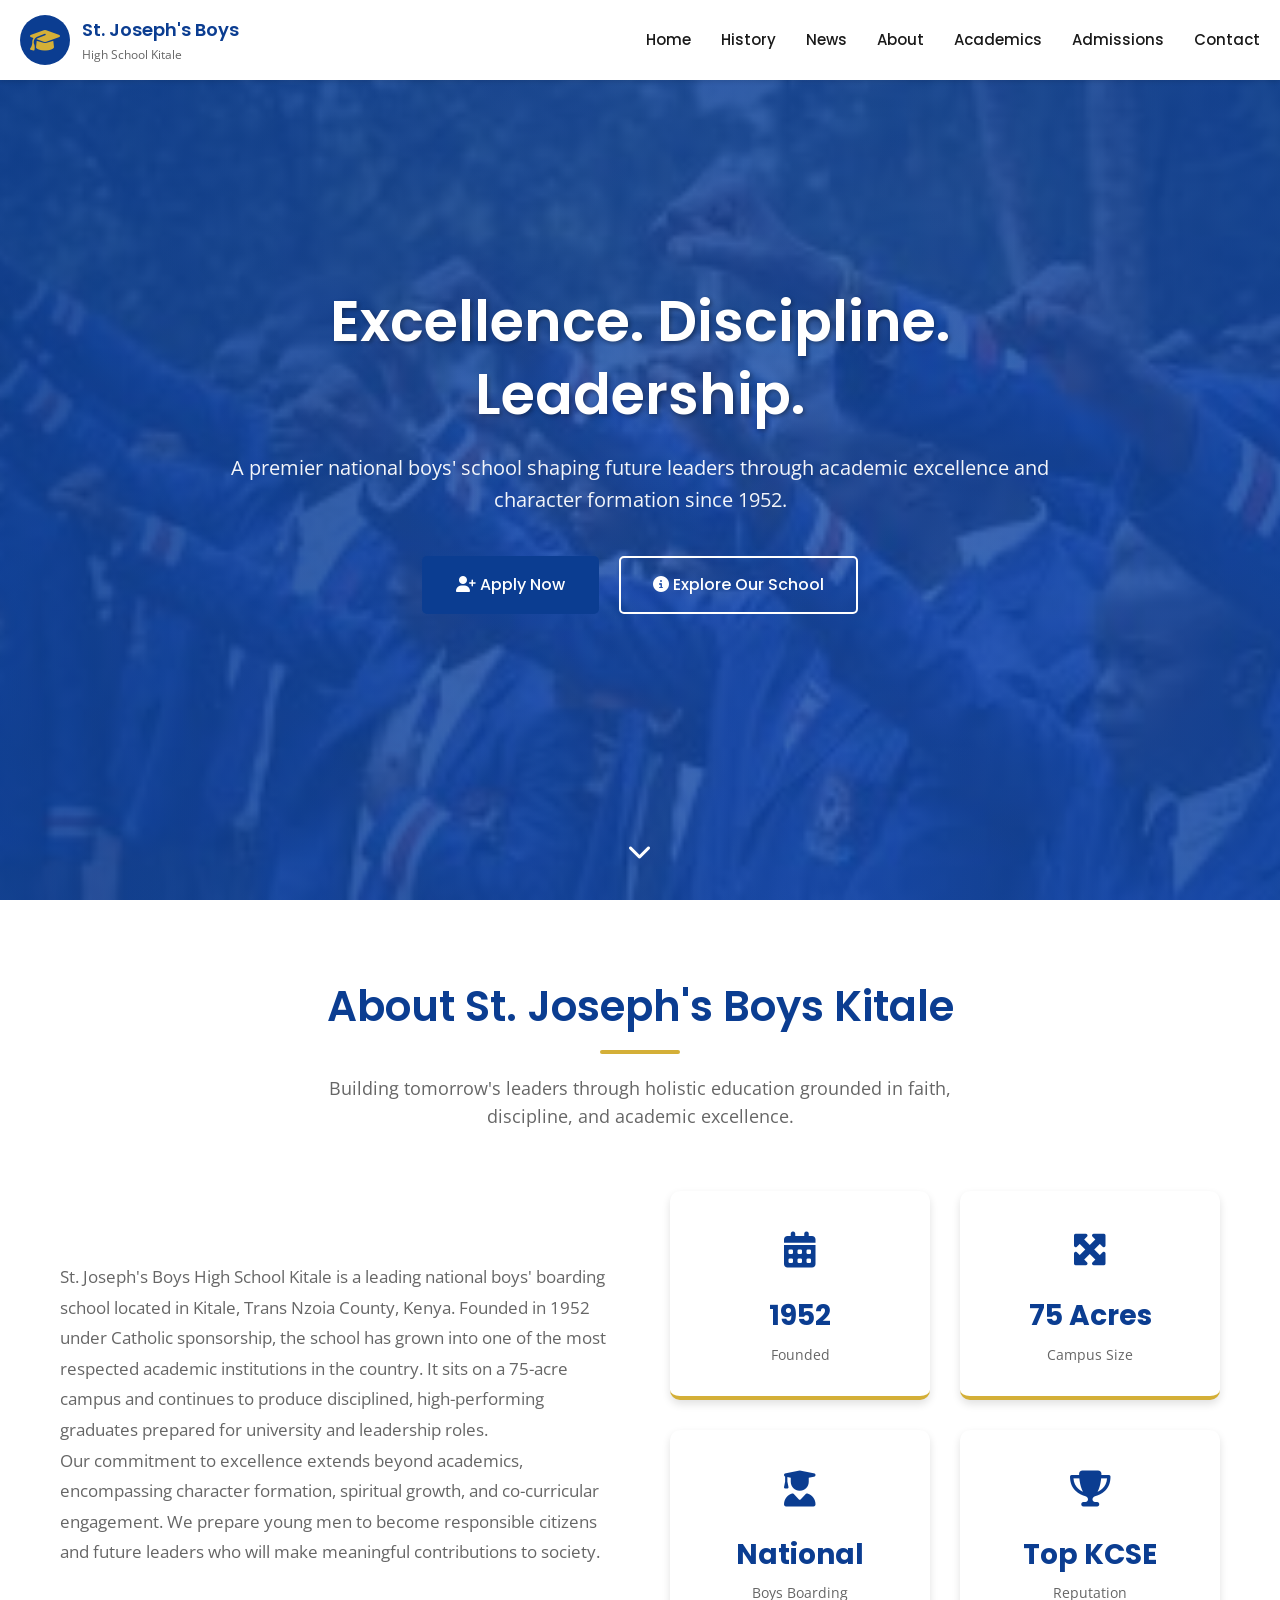
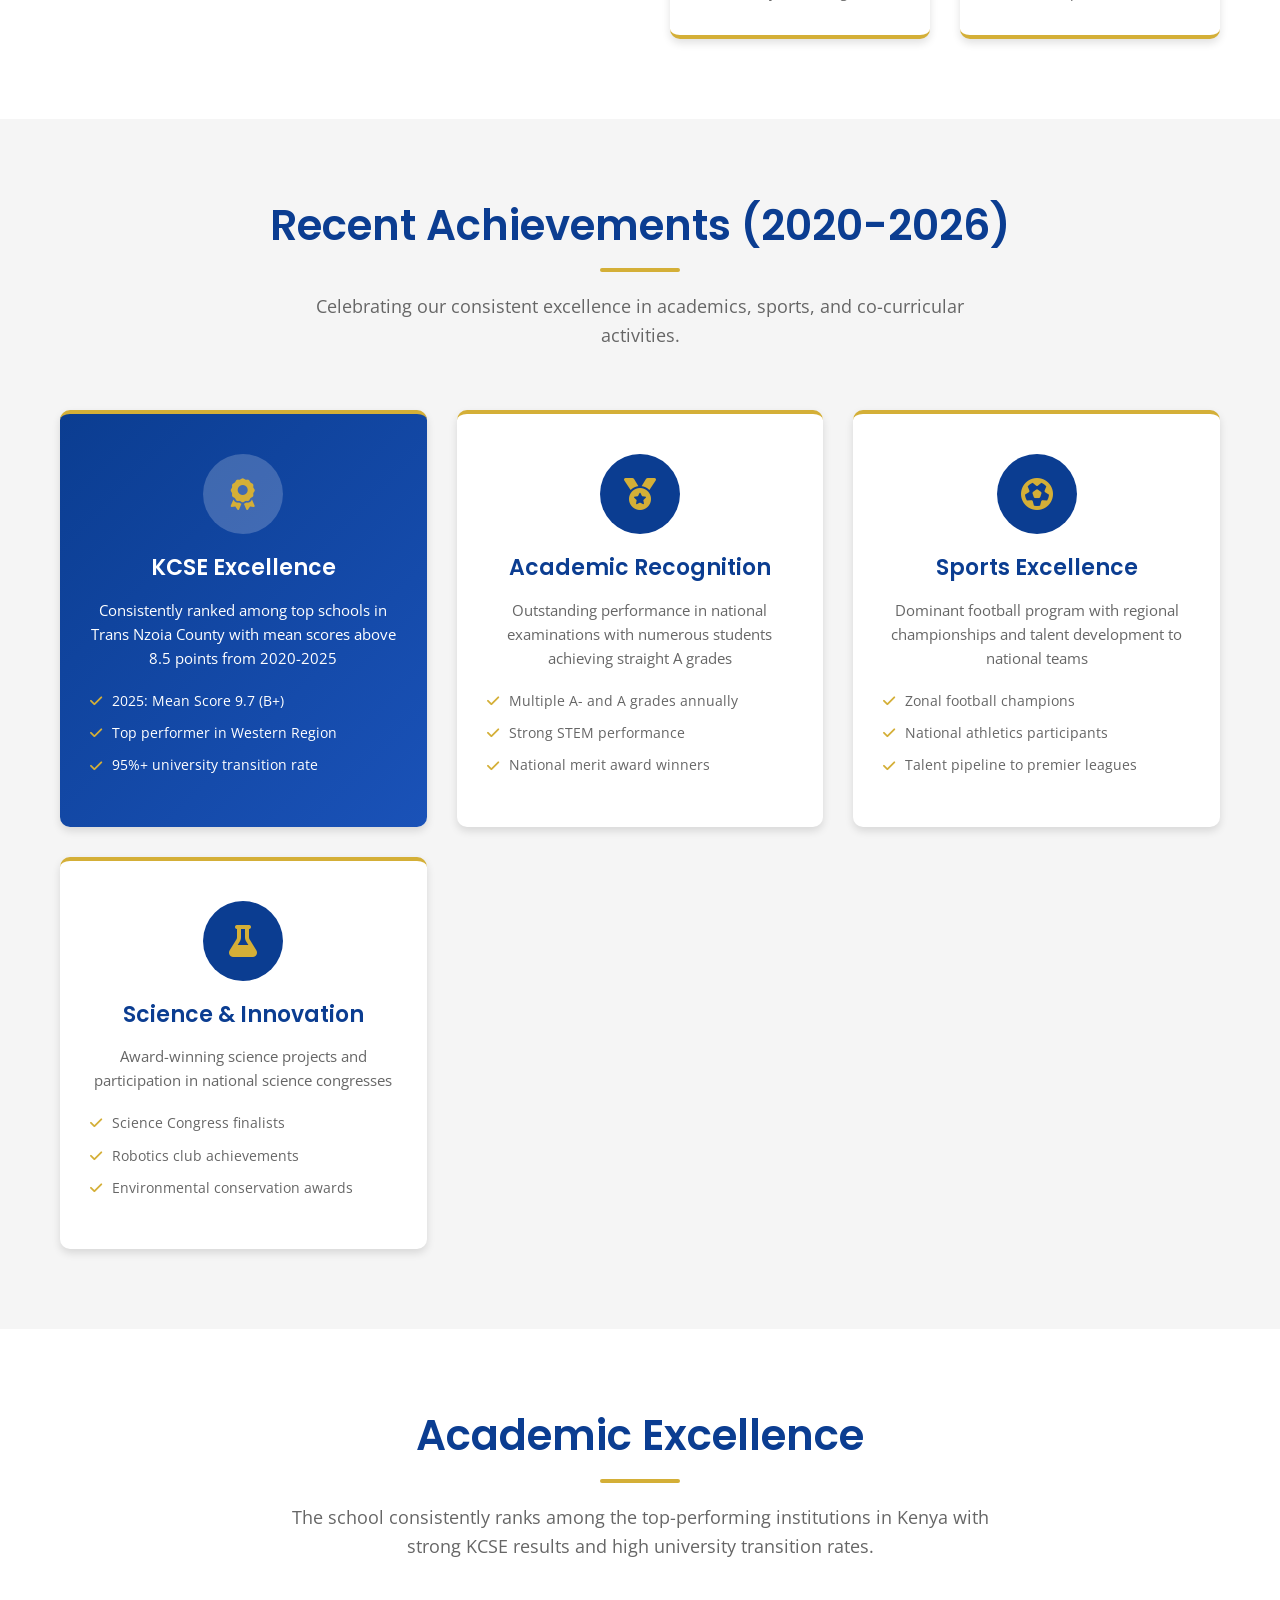
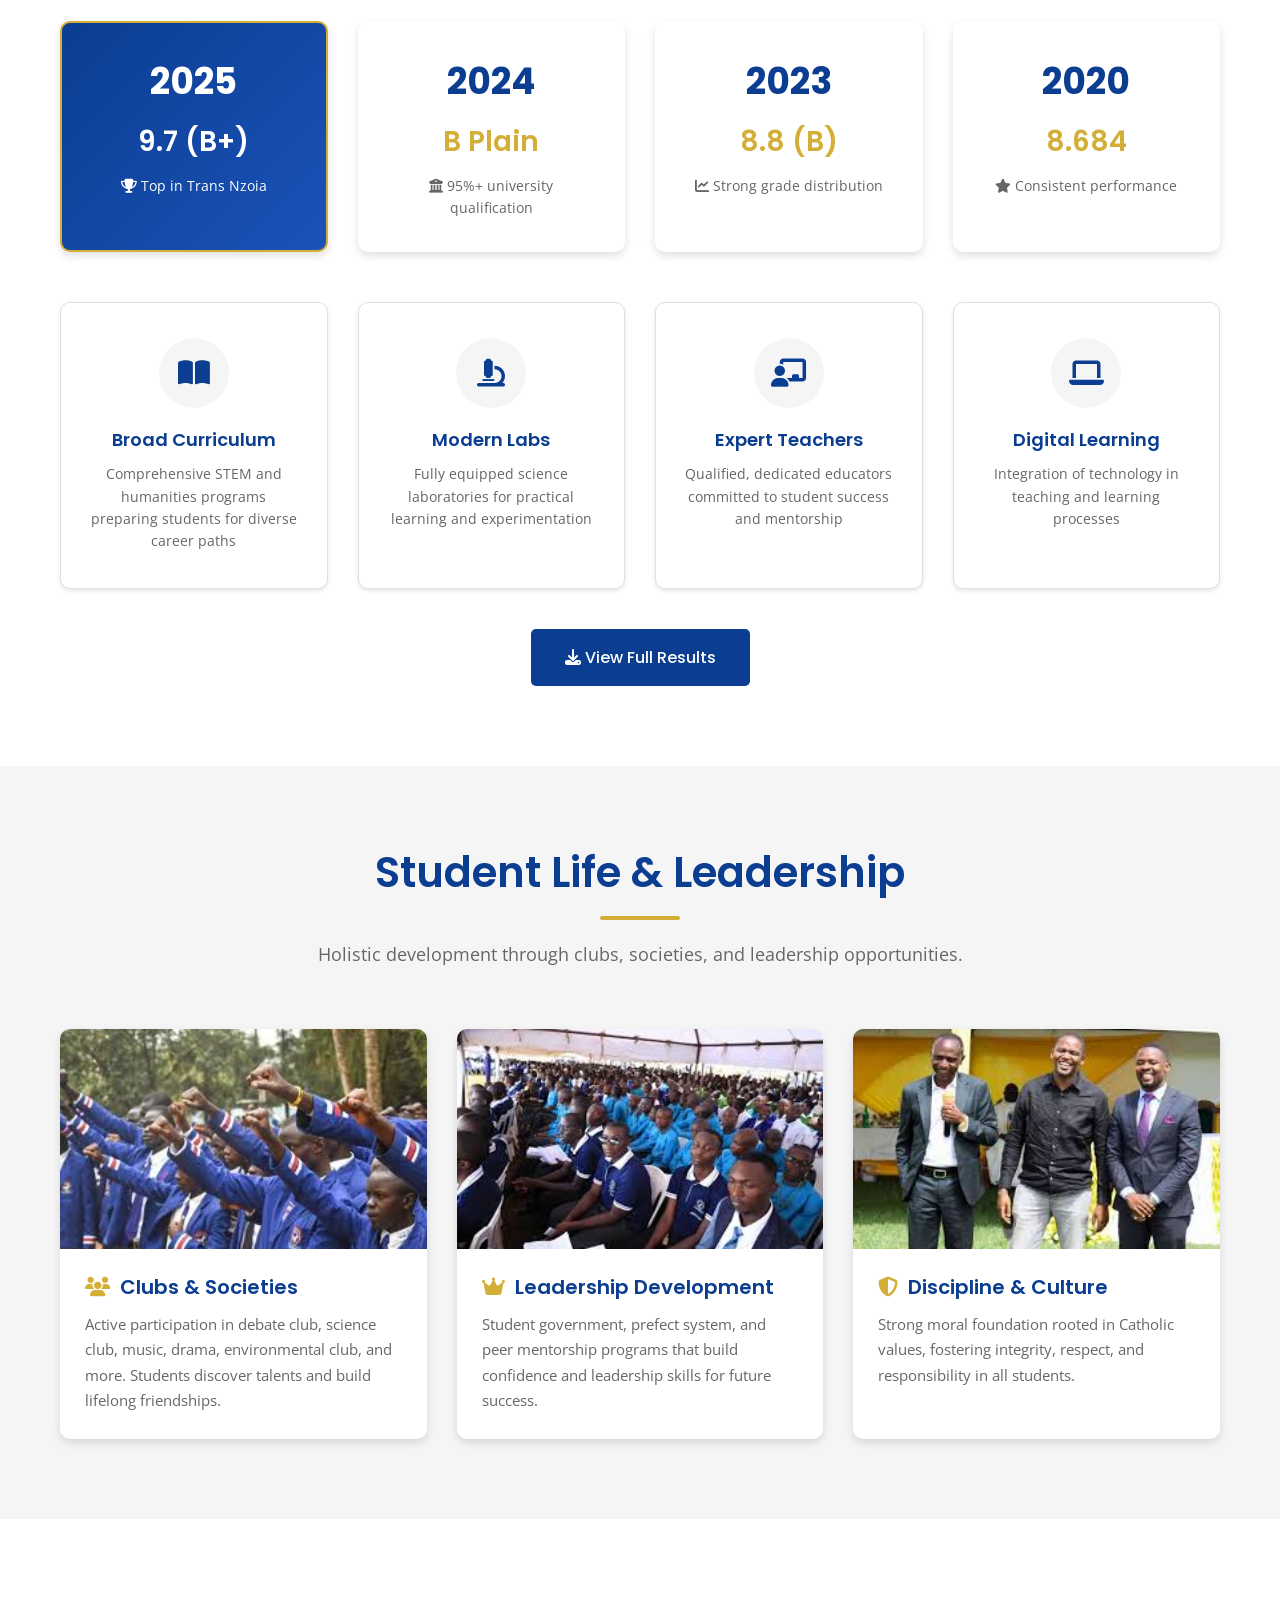
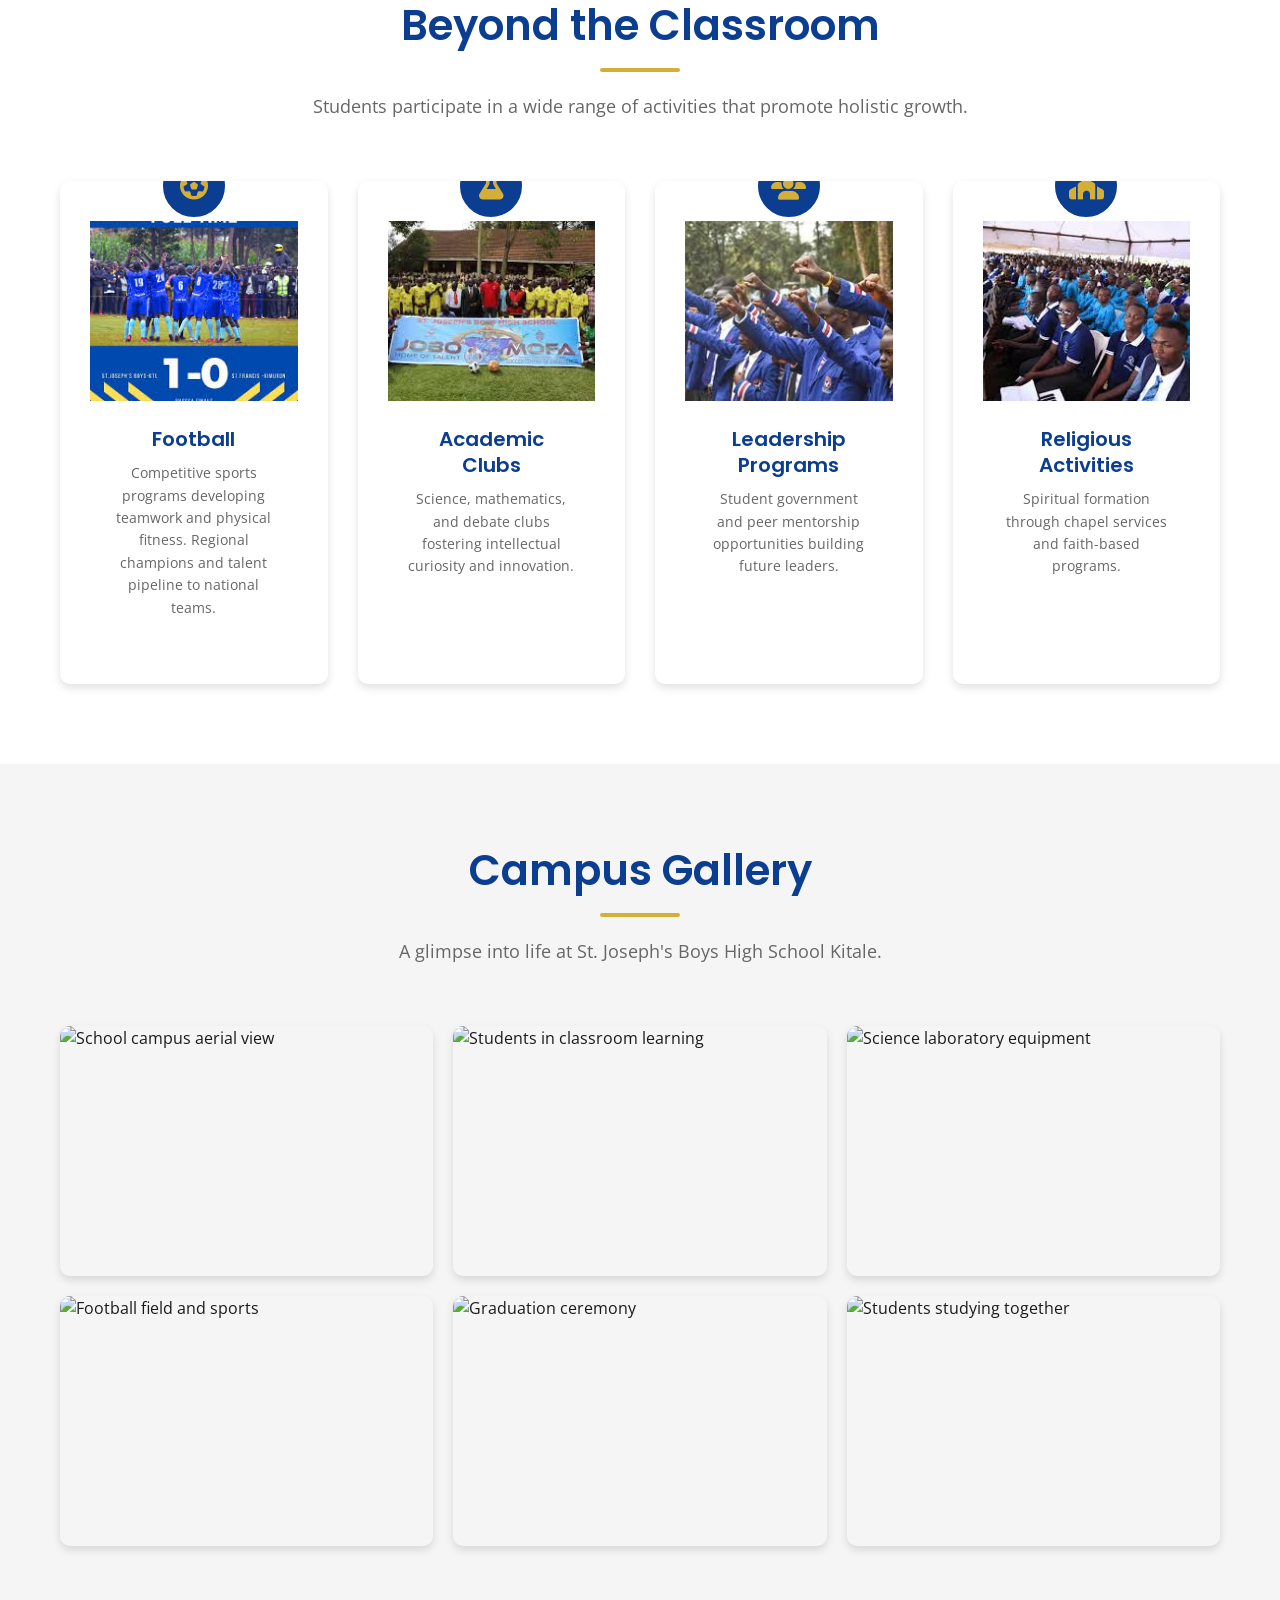
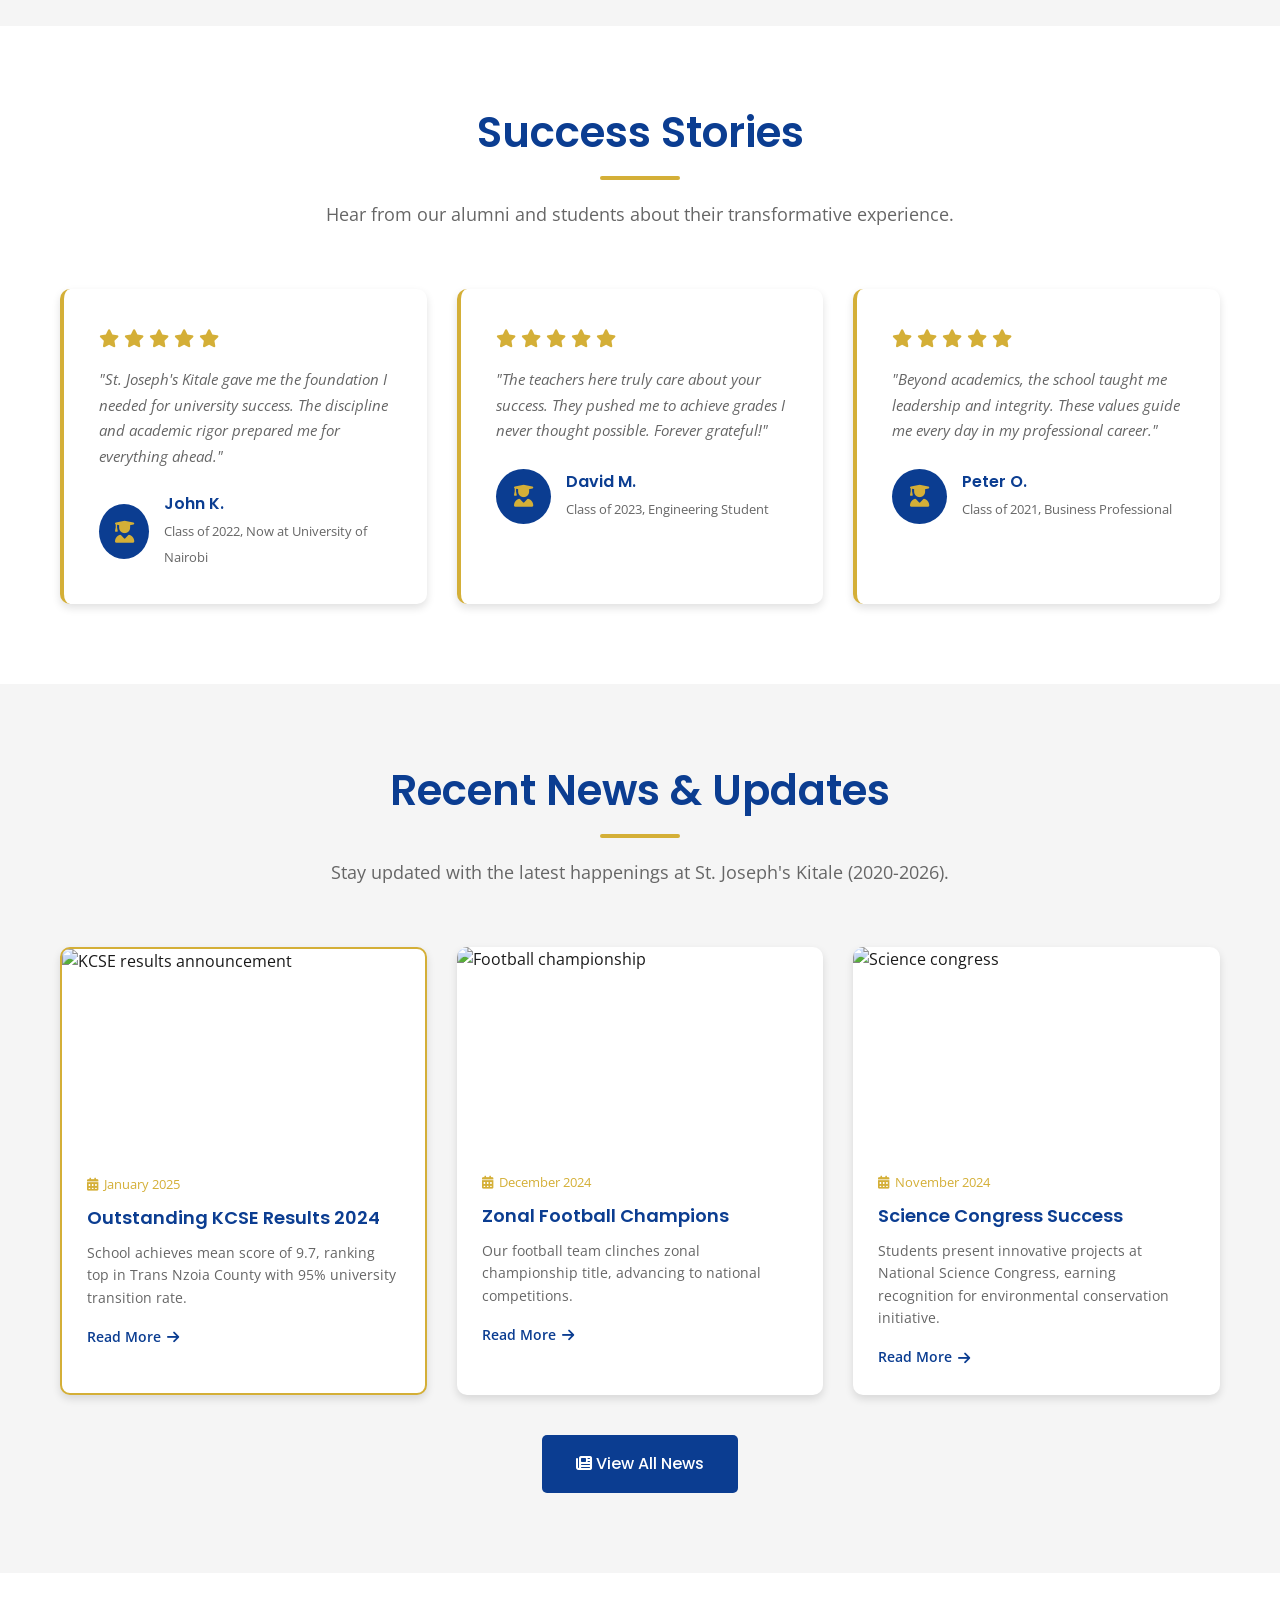
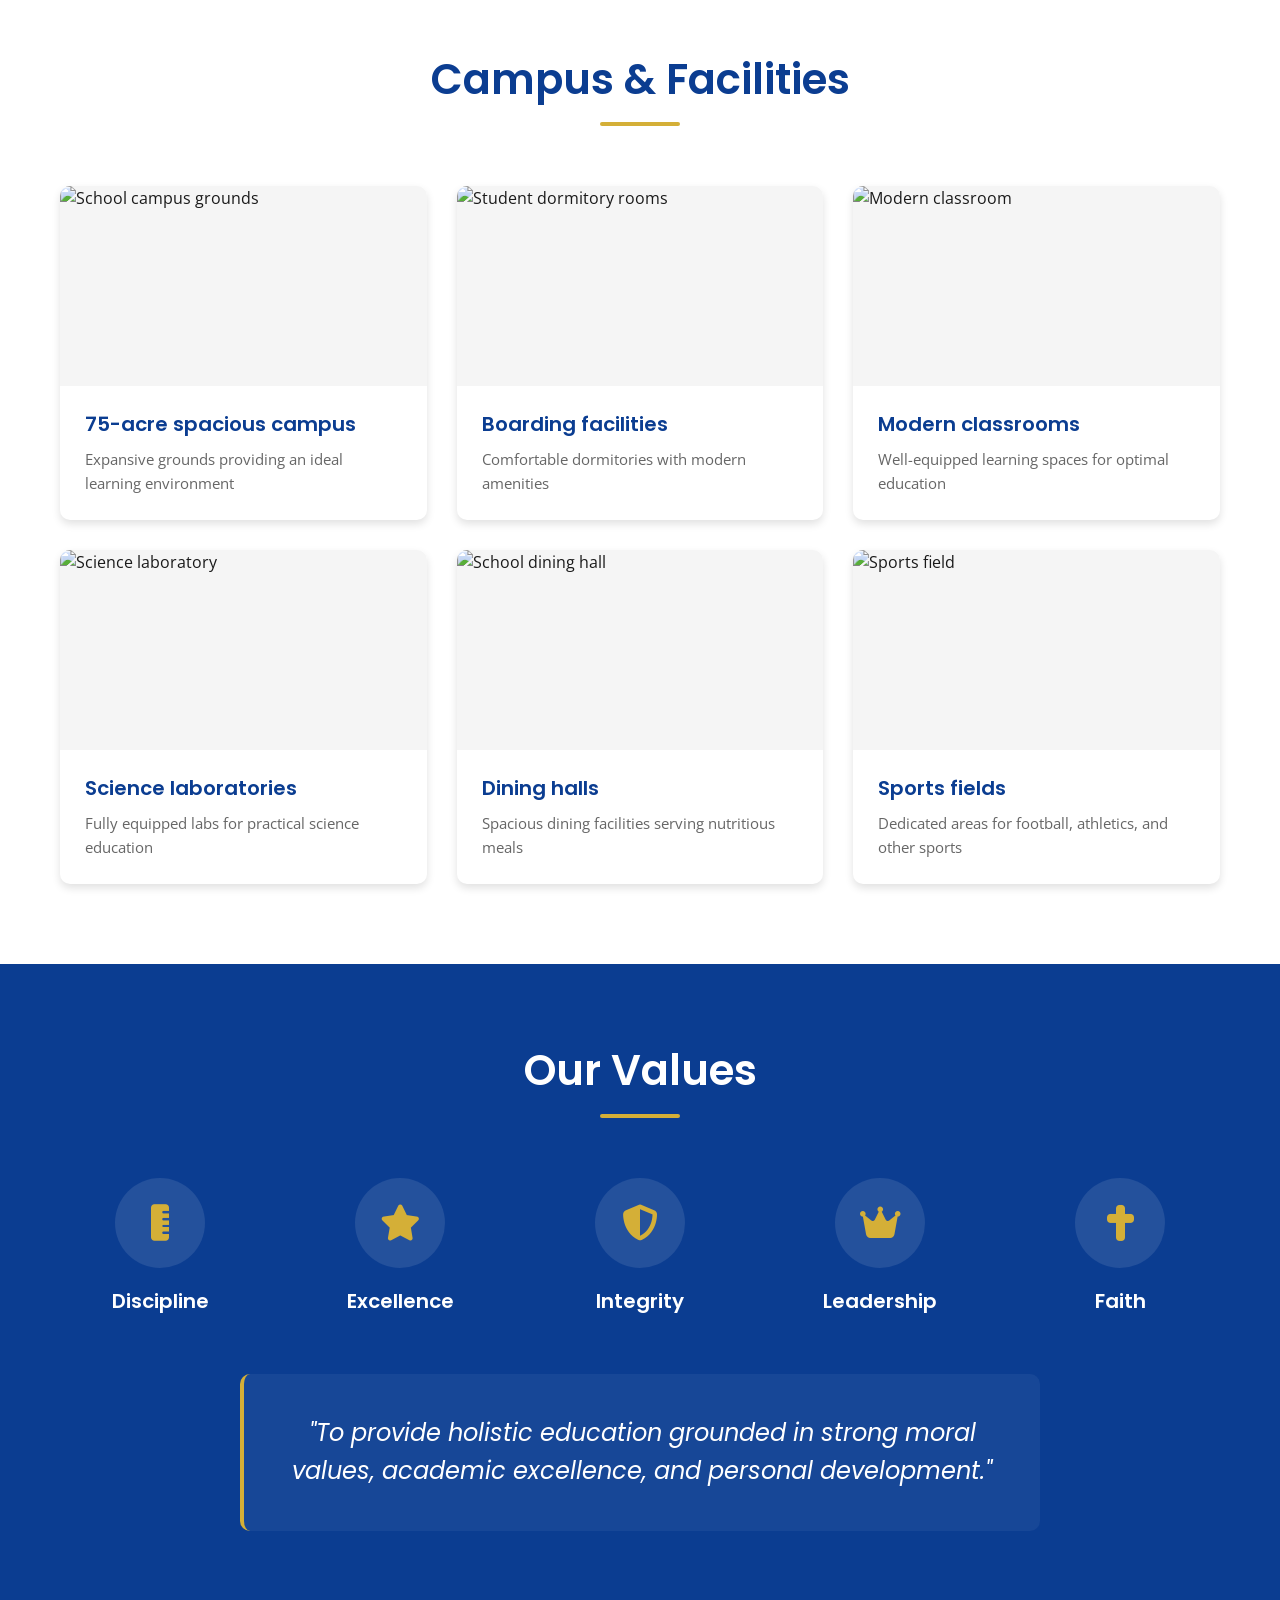
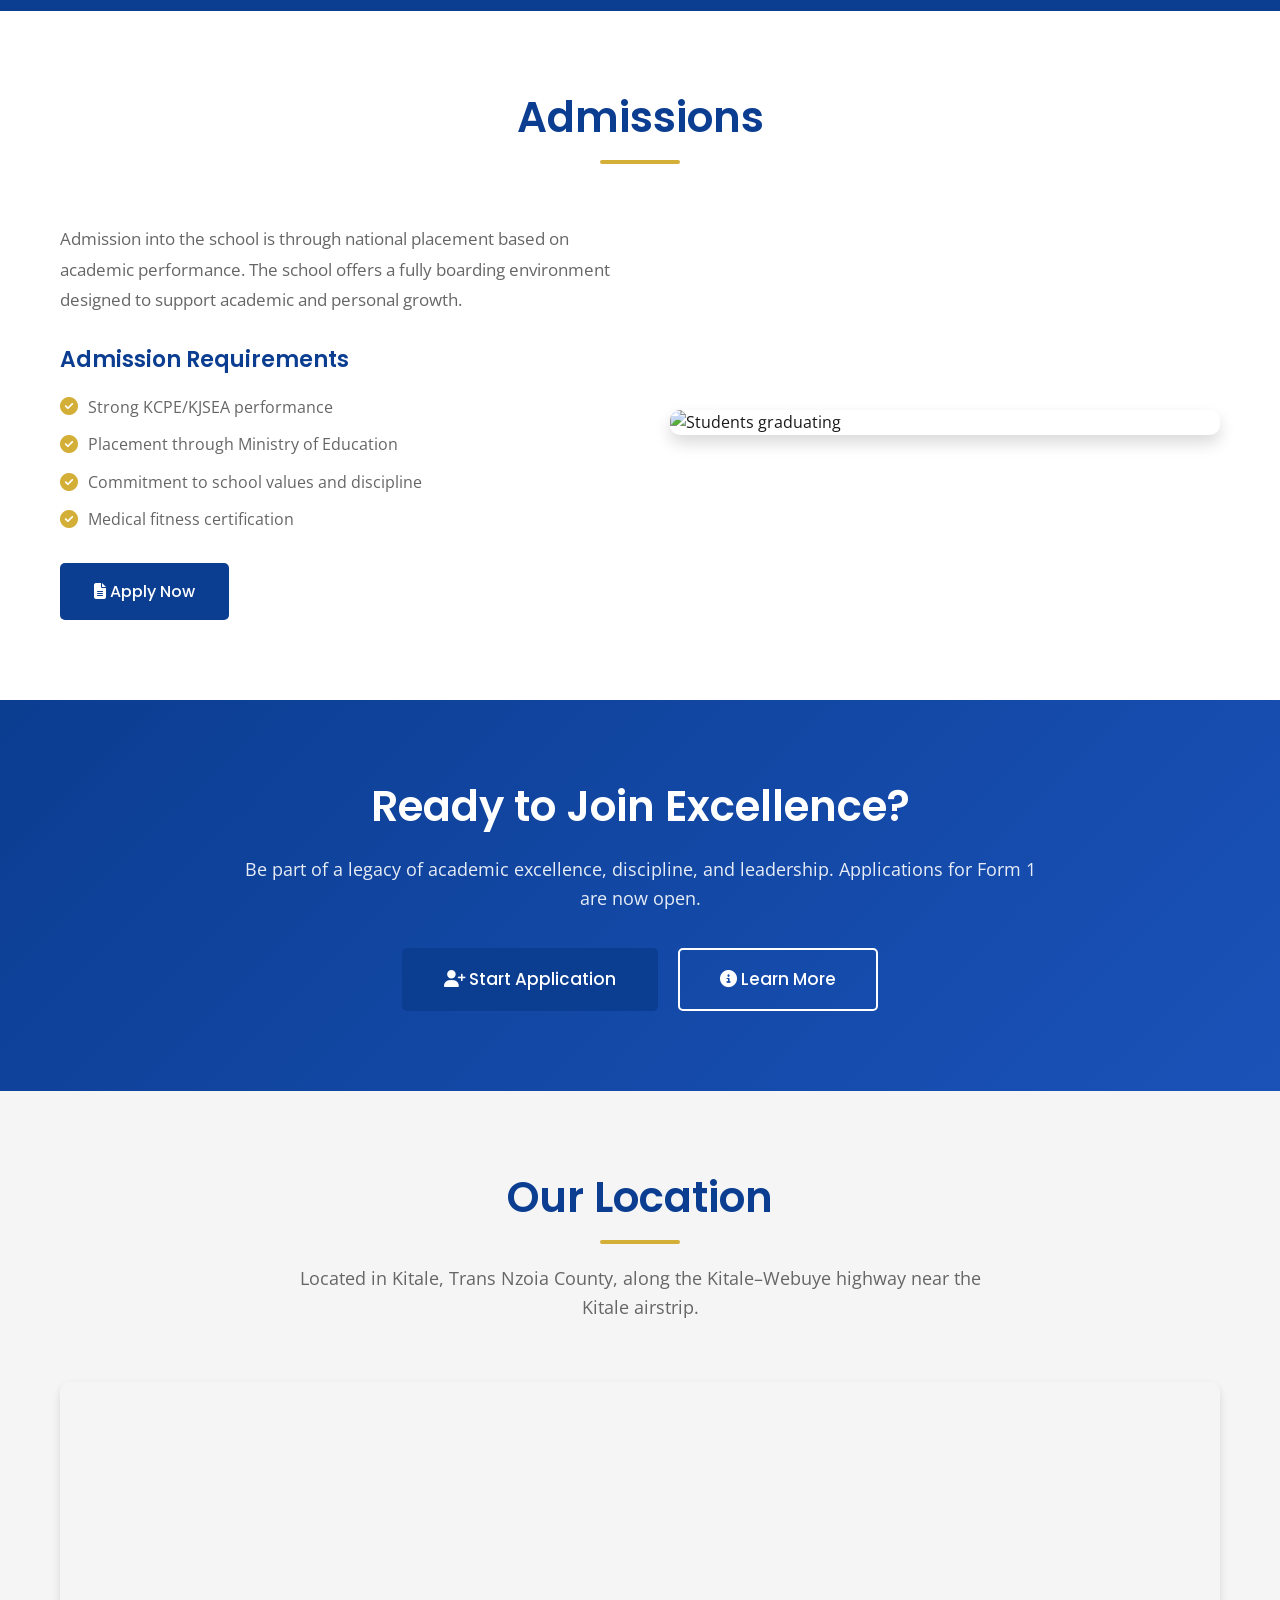
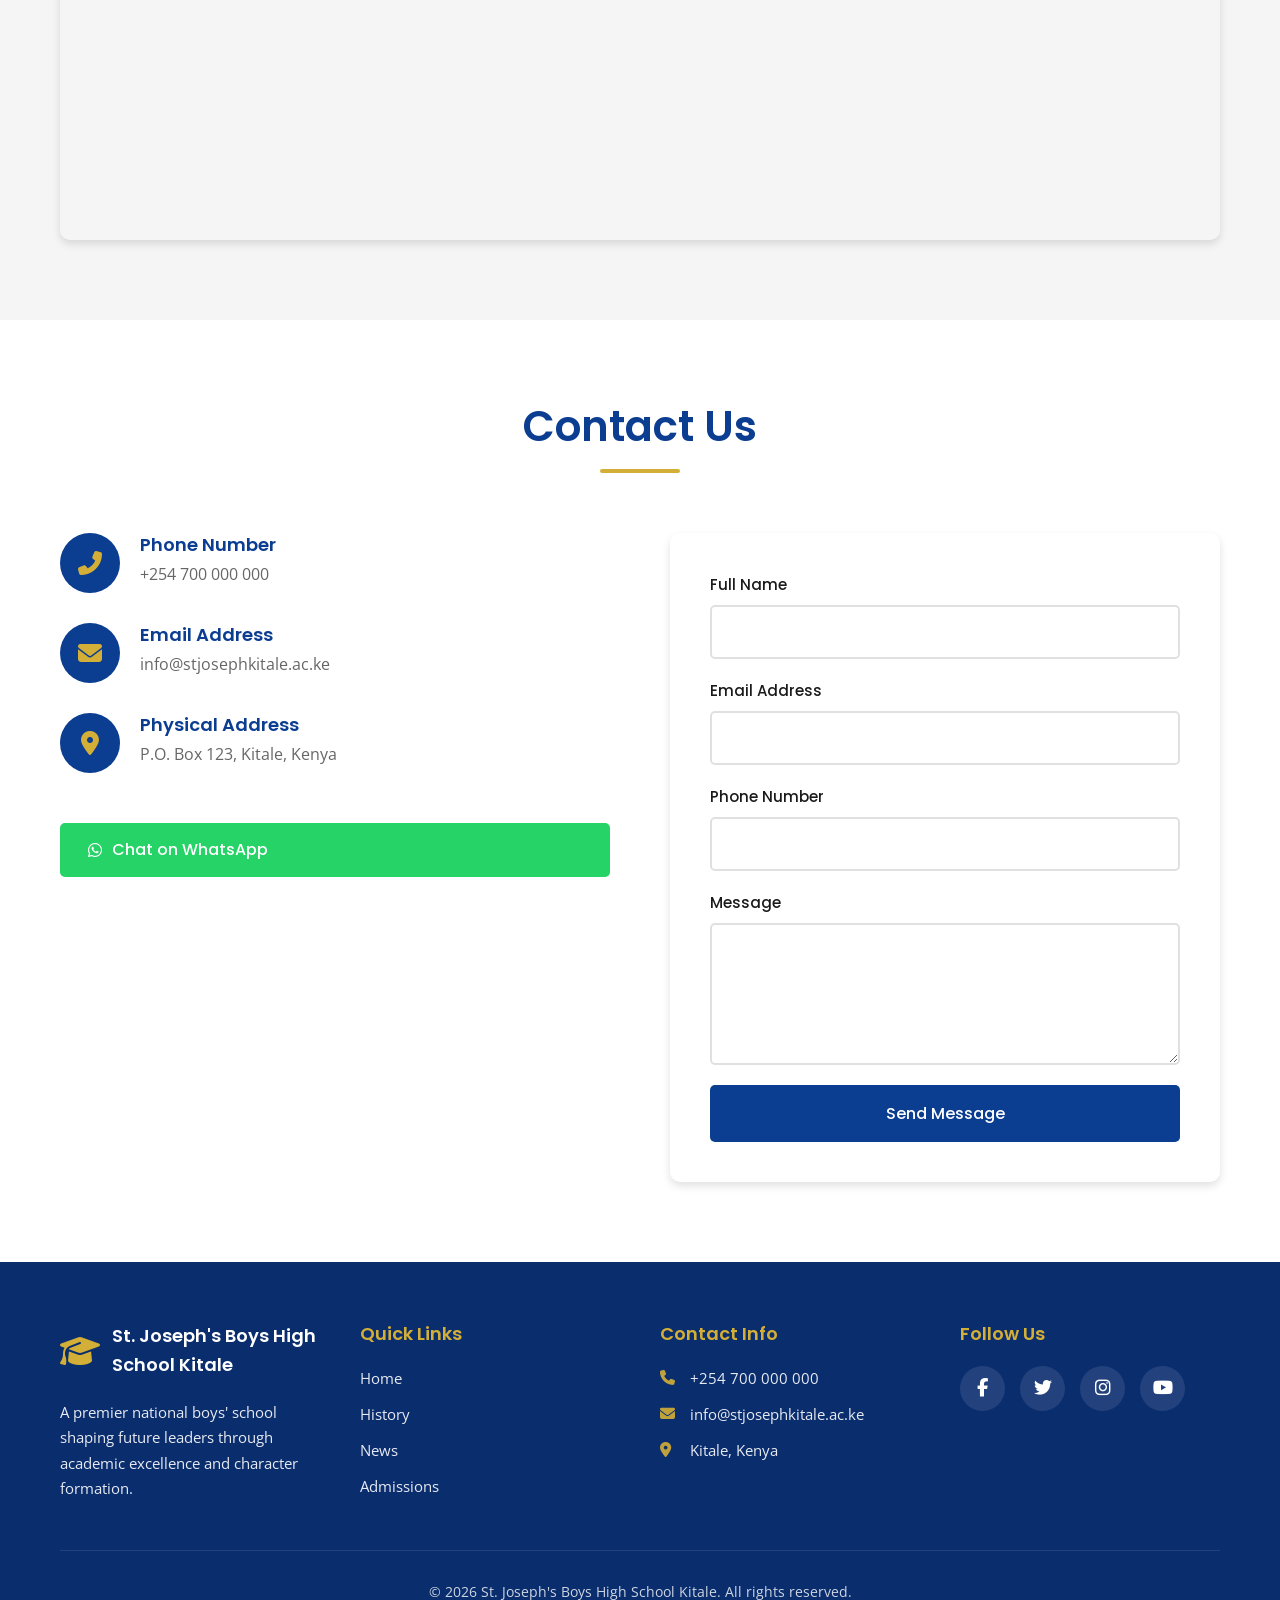
==== commit a00f7876: "Title: Add images folder and update website assets Key features implemented: - Added images folder t" ====
--- a/st-joseph-website-main (2)/st-joseph-website-main/index.html
+++ b/st-joseph-website-main (2)/st-joseph-website-main/index.html
@@ -56,7 +56,7 @@
     <!-- Hero Section -->
     <section class="hero" id="home">
         <div class="hero-background">
-            <img src="https://images.unsplash.com/photo-1546412414-e1885259563a?q=80&w=1920&auto=format&fit=crop" alt="African students in school uniforms" class="hero-bg-image">
+            <img src="images/students.jpg" alt="African students in school uniforms" class="hero-bg-image">
         </div>
         <div class="hero-overlay"></div>
         <div class="hero-content">
@@ -264,7 +264,7 @@
             
             <div class="student-life-grid">
                 <div class="student-life-card animate-on-scroll">
-                    <img src="https://images.unsplash.com/photo-1577896851231-70ef18881754?q=80&w=600&auto=format&fit=crop" alt="Students in classroom discussion" class="student-life-image">
+                    <img src="images/students.jpg" alt="Students in classroom discussion" class="student-life-image">
                     <div class="student-life-content">
                         <h3><i class="fas fa-users"></i> Clubs & Societies</h3>
                         <p>Active participation in debate club, science club, music, drama, environmental club, and more. Students discover talents and build lifelong friendships.</p>
@@ -272,7 +272,7 @@
                 </div>
                 
                 <div class="student-life-card animate-on-scroll">
-                    <img src="https://images.unsplash.com/photo-1524178232363-1fb2b075b655?q=80&w=600&auto=format&fit=crop" alt="Student leadership meeting" class="student-life-image">
+                    <img src="images/events_alumni.jpg" alt="Student leadership meeting" class="student-life-image">
                     <div class="student-life-content">
                         <h3><i class="fas fa-crown"></i> Leadership Development</h3>
                         <p>Student government, prefect system, and peer mentorship programs that build confidence and leadership skills for future success.</p>
@@ -280,7 +280,7 @@
                 </div>
                 
                 <div class="student-life-card animate-on-scroll">
-                    <img src="https://images.unsplash.com/photo-1427504743055-e9ba63d2e5cc?q=80&w=600&auto=format&fit=crop" alt="School discipline and culture" class="student-life-image">
+                    <img src="images/our_pricipal.jpg" alt="School discipline and culture" class="student-life-image">
                     <div class="student-life-content">
                         <h3><i class="fas fa-shield-alt"></i> Discipline & Culture</h3>
                         <p>Strong moral foundation rooted in Catholic values, fostering integrity, respect, and responsibility in all students.</p>
@@ -301,7 +301,7 @@
             
             <div class="activities-grid">
                 <div class="activity-card animate-on-scroll">
-                    <img src="https://images.unsplash.com/photo-1579952363873-27f3bade9f55?q=80&w=400&auto=format&fit=crop" alt="Football sports action" class="activity-image">
+                    <img src="images/football_match.jpg" alt="Football sports action" class="activity-image">
                     <div class="activity-icon">
                         <i class="fas fa-futbol"></i>
                     </div>
@@ -309,7 +309,7 @@
                     <p>Competitive sports programs developing teamwork and physical fitness. Regional champions and talent pipeline to national teams.</p>
                 </div>
                 <div class="activity-card animate-on-scroll">
-                    <img src="https://images.unsplash.com/photo-1532094349884-543bc11b234d?q=80&w=400&auto=format&fit=crop" alt="Science laboratory experiment" class="activity-image">
+                    <img src="images/sports.jpg" alt="Science laboratory experiment" class="activity-image">
                     <div class="activity-icon">
                         <i class="fas fa-flask"></i>
                     </div>
@@ -317,7 +317,7 @@
                     <p>Science, mathematics, and debate clubs fostering intellectual curiosity and innovation.</p>
                 </div>
                 <div class="activity-card animate-on-scroll">
-                    <img src="https://images.unsplash.com/photo-1517486808906-6ca8b3f04846?q=80&w=400&auto=format&fit=crop" alt="Student leadership group" class="activity-image">
+                    <img src="images/students.jpg" alt="Student leadership group" class="activity-image">
                     <div class="activity-icon">
                         <i class="fas fa-users"></i>
                     </div>
@@ -325,7 +325,7 @@
                     <p>Student government and peer mentorship opportunities building future leaders.</p>
                 </div>
                 <div class="activity-card animate-on-scroll">
-                    <img src="https://images.unsplash.com/photo-1438232992991-995b7058bbb3?q=80&w=400&auto=format&fit=crop" alt="Church chapel service" class="activity-image">
+                    <img src="images/events_alumni.jpg" alt="Church chapel service" class="activity-image">
                     <div class="activity-icon">
                         <i class="fas fa-church"></i>
                     </div>
@@ -347,37 +347,37 @@
             
             <div class="gallery-grid">
                 <div class="gallery-item animate-on-scroll">
-                    <img src="https://images.unsplash.com/photo-1562774053-701939374585?q=80&w=600&auto=format&fit=crop" alt="School campus aerial view" class="gallery-image" loading="lazy">
+                    <img src="images/boarding_facilities.jpg" alt="School campus aerial view" class="gallery-image" loading="lazy">
                     <div class="gallery-overlay">
                         <span><i class="fas fa-building"></i> Campus View</span>
                     </div>
                 </div>
                 <div class="gallery-item animate-on-scroll">
-                    <img src="https://images.unsplash.com/photo-1588072432836-e10032774350?q=80&w=600&auto=format&fit=crop" alt="Students in classroom learning" class="gallery-image" loading="lazy">
+                    <img src="images/students.jpg" alt="Students in classroom learning" class="gallery-image" loading="lazy">
                     <div class="gallery-overlay">
                         <span><i class="fas fa-book"></i> Learning</span>
                     </div>
                 </div>
                 <div class="gallery-item animate-on-scroll">
-                    <img src="https://images.unsplash.com/photo-1581093450021-4a7360e9a6b5?q=80&w=600&auto=format&fit=crop" alt="Science laboratory equipment" class="gallery-image" loading="lazy">
+                    <img src="images/sports.jpg" alt="Science laboratory equipment" class="gallery-image" loading="lazy">
                     <div class="gallery-overlay">
                         <span><i class="fas fa-microscope"></i> Science Labs</span>
                     </div>
                 </div>
                 <div class="gallery-item animate-on-scroll">
-                    <img src="https://images.unsplash.com/photo-1551698618-1dfe5d97d256?q=80&w=600&auto=format&fit=crop" alt="Football field and sports" class="gallery-image" loading="lazy">
+                    <img src="images/football_team.jpg" alt="Football field and sports" class="gallery-image" loading="lazy">
                     <div class="gallery-overlay">
                         <span><i class="fas fa-futbol"></i> Sports</span>
                     </div>
                 </div>
                 <div class="gallery-item animate-on-scroll">
-                    <img src="https://images.unsplash.com/photo-1627556704290-2b1f5853ff78?q=80&w=600&auto=format&fit=crop" alt="Graduation ceremony" class="gallery-image" loading="lazy">
+                    <img src="images/events_alumni.jpg" alt="Graduation ceremony" class="gallery-image" loading="lazy">
                     <div class="gallery-overlay">
                         <span><i class="fas fa-graduation-cap"></i> Graduation</span>
                     </div>
                 </div>
                 <div class="gallery-item animate-on-scroll">
-                    <img src="https://images.unsplash.com/photo-1509062522246-3755977927d7?q=80&w=600&auto=format&fit=crop" alt="Students studying together" class="gallery-image" loading="lazy">
+                    <img src="images/scourts.jpg" alt="Students studying together" class="gallery-image" loading="lazy">
                     <div class="gallery-overlay">
                         <span><i class="fas fa-users"></i> Collaboration</span>
                     </div>
@@ -477,7 +477,7 @@
             <div class="news-grid">
                 <article class="news-card highlight animate-on-scroll">
                     <div class="news-image">
-                        <img src="https://images.unsplash.com/photo-1523050854058-8df90110c9f1?q=80&w=600&auto=format&fit=crop" alt="KCSE results announcement" loading="lazy">
+                        <img src="images/football_champs.jpg" alt="KCSE results announcement" loading="lazy">
                     </div>
                     <div class="news-content">
                         <div class="news-date">
@@ -491,7 +491,7 @@
                 
                 <article class="news-card animate-on-scroll">
                     <div class="news-image">
-                        <img src="https://images.unsplash.com/photo-1579952363873-27f3bade9f55?q=80&w=600&auto=format&fit=crop" alt="Football championship" loading="lazy">
+                        <img src="images/football_champs.jpg" alt="Football championship" loading="lazy">
                     </div>
                     <div class="news-content">
                         <div class="news-date">
@@ -505,7 +505,7 @@
                 
                 <article class="news-card animate-on-scroll">
                     <div class="news-image">
-                        <img src="https://images.unsplash.com/photo-1581093450021-4a7360e9a6b5?q=80&w=600&auto=format&fit=crop" alt="Science congress" loading="lazy">
+                        <img src="images/sports.jpg" alt="Science congress" loading="lazy">
                     </div>
                     <div class="news-content">
                         <div class="news-date">
@@ -535,7 +535,7 @@
             <div class="campus-grid">
                 <div class="campus-item animate-on-scroll">
                     <div class="campus-image">
-                        <img src="https://images.unsplash.com/photo-1562774053-701939374585?q=80&w=600&auto=format&fit=crop" alt="School campus grounds" class="campus-img" loading="lazy">
+                        <img src="images/boarding_facilities.jpg" alt="School campus grounds" class="campus-img" loading="lazy">
                     </div>
                     <div class="campus-info">
                         <h3>75-acre spacious campus</h3>
@@ -544,7 +544,7 @@
                 </div>
                 <div class="campus-item animate-on-scroll">
                     <div class="campus-image">
-                        <img src="https://images.unsplash.com/photo-1555854877-bab0e564b8d5?q=80&w=600&auto=format&fit=crop" alt="Student dormitory rooms" class="campus-img" loading="lazy">
+                        <img src="images/boarding_facilities.jpg" alt="Student dormitory rooms" class="campus-img" loading="lazy">
                     </div>
                     <div class="campus-info">
                         <h3>Boarding facilities</h3>
@@ -553,7 +553,7 @@
                 </div>
                 <div class="campus-item animate-on-scroll">
                     <div class="campus-image">
-                        <img src="https://images.unsplash.com/photo-1588072432836-e10032774350?q=80&w=600&auto=format&fit=crop" alt="Modern classroom" class="campus-img" loading="lazy">
+                        <img src="images/students.jpg" alt="Modern classroom" class="campus-img" loading="lazy">
                     </div>
                     <div class="campus-info">
                         <h3>Modern classrooms</h3>
@@ -562,7 +562,7 @@
                 </div>
                 <div class="campus-item animate-on-scroll">
                     <div class="campus-image">
-                        <img src="https://images.unsplash.com/photo-1581093450021-4a7360e9a6b5?q=80&w=600&auto=format&fit=crop" alt="Science laboratory" class="campus-img" loading="lazy">
+                        <img src="images/sports.jpg" alt="Science laboratory" class="campus-img" loading="lazy">
                     </div>
                     <div class="campus-info">
                         <h3>Science laboratories</h3>
@@ -571,7 +571,7 @@
                 </div>
                 <div class="campus-item animate-on-scroll">
                     <div class="campus-image">
-                        <img src="https://images.unsplash.com/photo-1559339352-11d035aa65de?q=80&w=600&auto=format&fit=crop" alt="School dining hall" class="campus-img" loading="lazy">
+                        <img src="images/scourts.jpg" alt="School dining hall" class="campus-img" loading="lazy">
                     </div>
                     <div class="campus-info">
                         <h3>Dining halls</h3>
@@ -580,7 +580,7 @@
                 </div>
                 <div class="campus-item animate-on-scroll">
                     <div class="campus-image">
-                        <img src="https://images.unsplash.com/photo-1551698618-1dfe5d97d256?q=80&w=600&auto=format&fit=crop" alt="Sports field" class="campus-img" loading="lazy">
+                        <img src="images/football_team.jpg" alt="Sports field" class="campus-img" loading="lazy">
                     </div>
                     <div class="campus-info">
                         <h3>Sports fields</h3>
@@ -669,7 +669,7 @@
                 </div>
                 
                 <div class="admissions-image">
-                    <img src="https://images.unsplash.com/photo-1523050854058-8df90110c9f1?q=80&w=600&auto=format&fit=crop" alt="Students graduating" class="admissions-img" loading="lazy">
+                    <img src="images/events_alumni.jpg" alt="Students graduating" class="admissions-img" loading="lazy">
                 </div>
             </div>
         </div>
